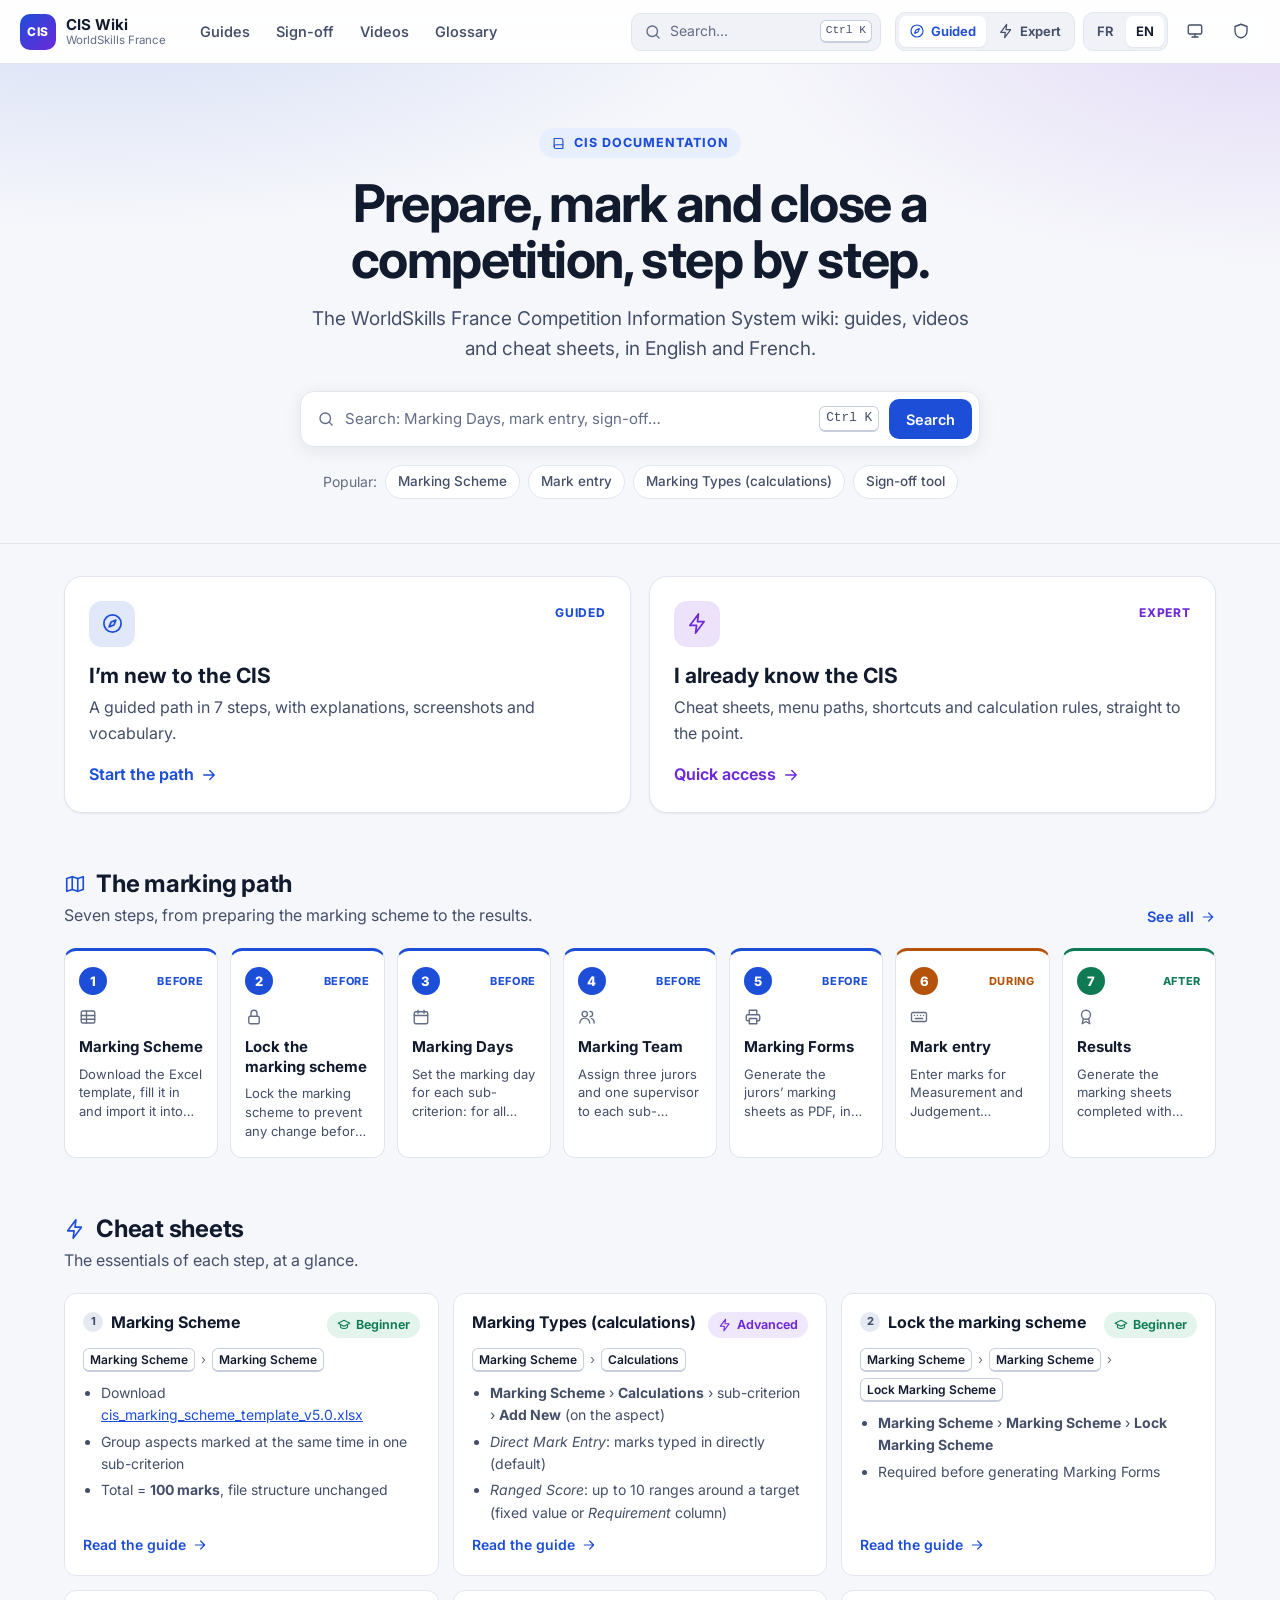
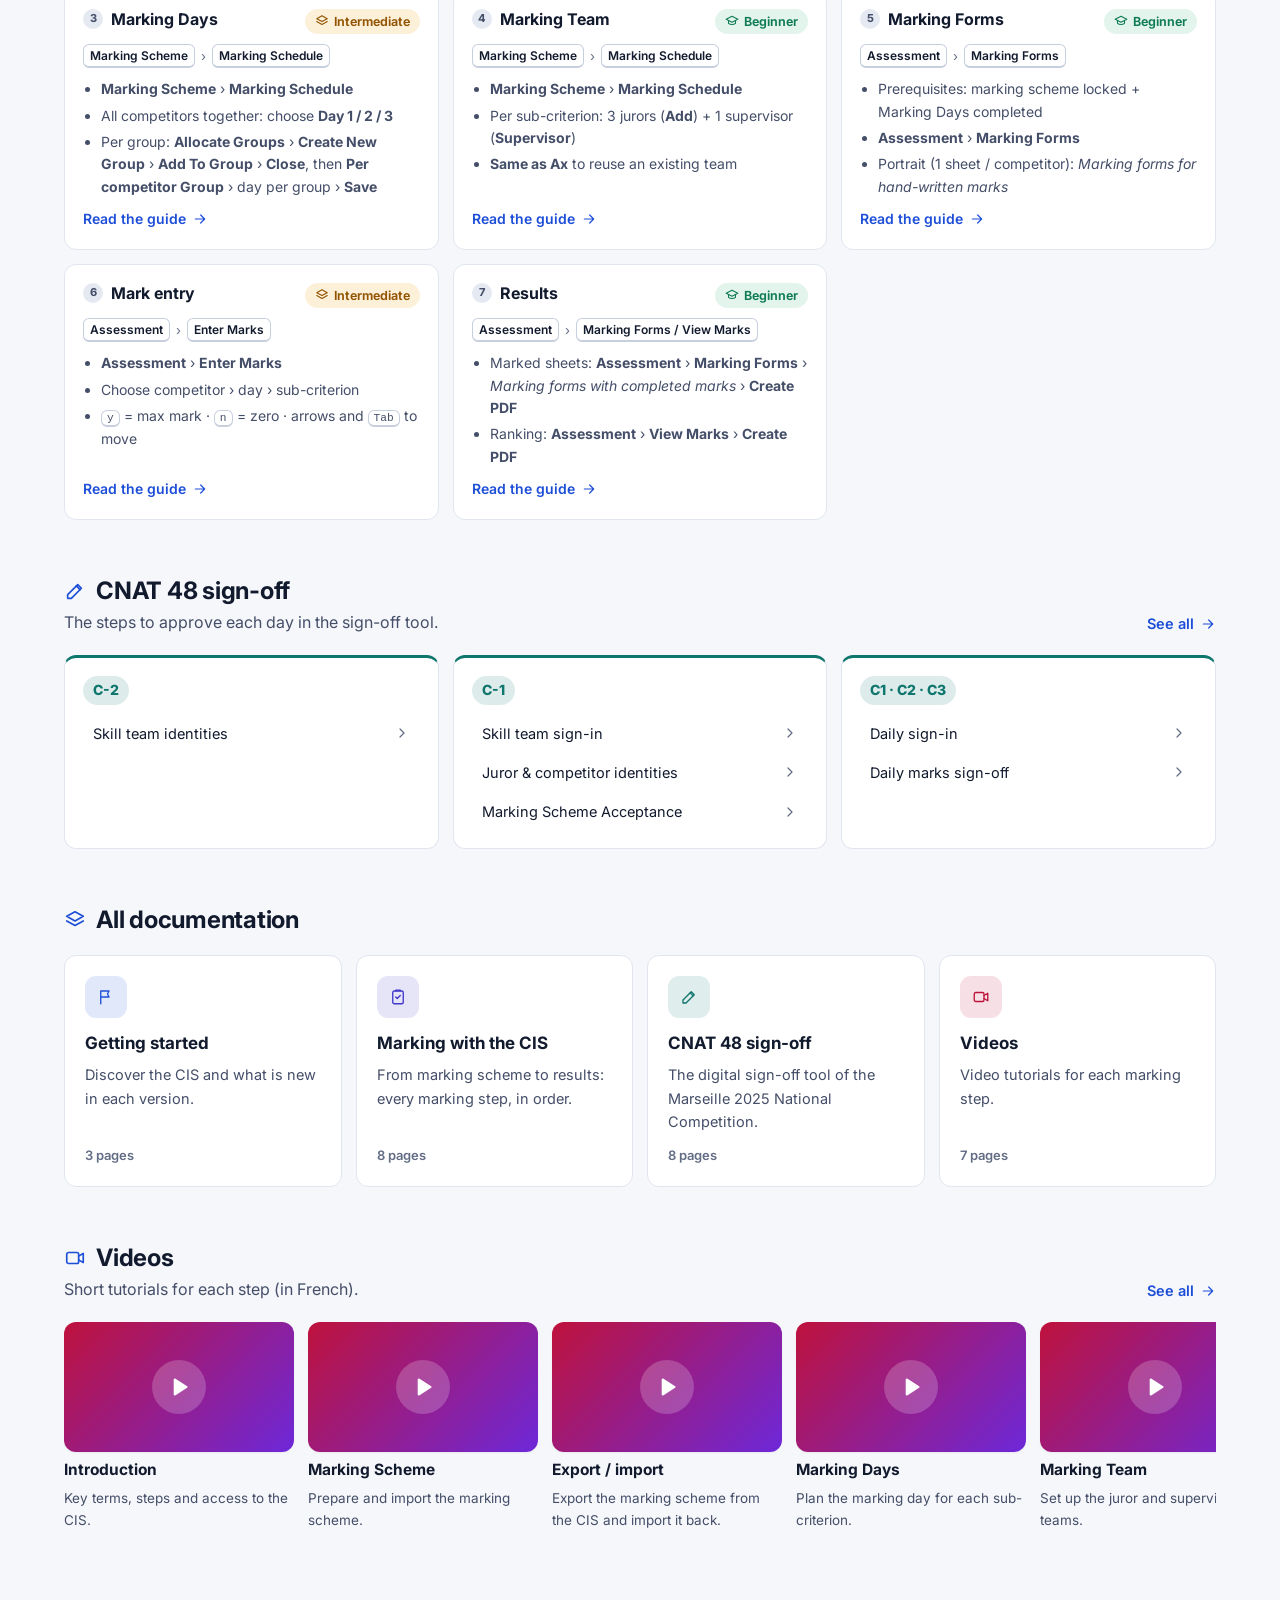
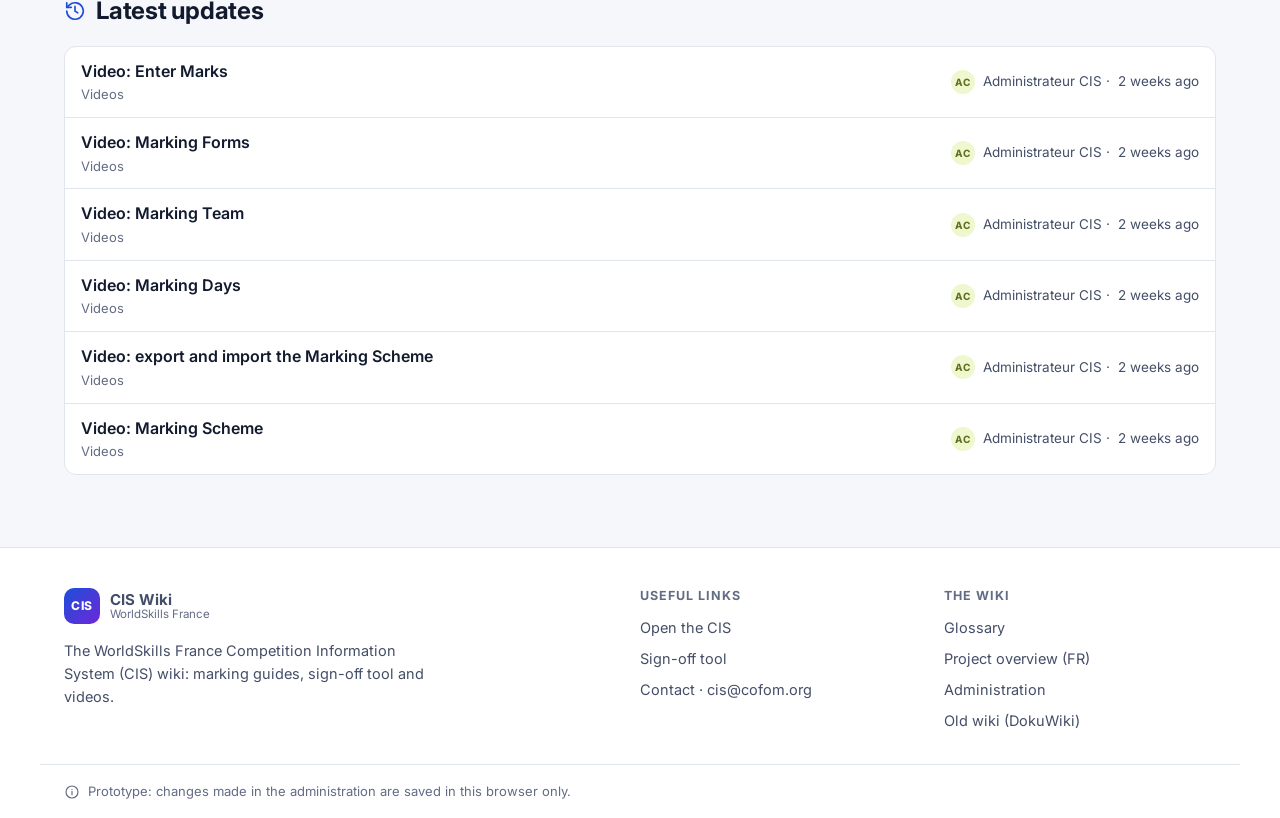
==== index.html @ e8285771 "Refonte du wiki CIS : prototype HTML bilingue avec administration - Migration des 28 pages du DokuWi" ====
<!doctype html>
<html lang="fr">
<head>
  <meta charset="utf-8">
  <meta name="viewport" content="width=device-width, initial-scale=1">
  <title>CIS Wiki · WorldSkills France</title>
  <meta name="description" content="Documentation du Competition Information System (CIS) de WorldSkills France : guides de notation, outil de signature, vidéos — en français et en anglais.">
  <meta name="theme-color" content="#1d4ed8">
  <link rel="icon" href="data:image/svg+xml,%3Csvg xmlns='http://www.w3.org/2000/svg' viewBox='0 0 64 64'%3E%3Cdefs%3E%3ClinearGradient id='g' x1='0' y1='0' x2='1' y2='1'%3E%3Cstop offset='0' stop-color='%231d4ed8'/%3E%3Cstop offset='1' stop-color='%236d28d9'/%3E%3C/linearGradient%3E%3C/defs%3E%3Crect width='64' height='64' rx='16' fill='url(%23g)'/%3E%3Ctext x='32' y='41' font-family='Arial,sans-serif' font-size='22' font-weight='800' fill='%23fff' text-anchor='middle'%3ECIS%3C/text%3E%3C/svg%3E">
  <link rel="preconnect" href="https://fonts.googleapis.com">
  <link rel="preconnect" href="https://fonts.gstatic.com" crossorigin>
  <link rel="stylesheet" href="https://fonts.googleapis.com/css2?family=Inter:wght@400..800&amp;display=swap">
  <link rel="stylesheet" href="assets/css/style.css?v=1">
  <script>
    /* Applique le thème et la langue enregistrés avant l'affichage (évite un flash). */
    try { var p = JSON.parse(localStorage.getItem('ciswiki:prefs') || '{}'); if (p.theme && p.theme !== 'system') document.documentElement.setAttribute('data-theme', p.theme); if (p.lang) document.documentElement.lang = p.lang; } catch (e) {}
  </script>
</head>
<body data-page="home">
  <div id="app">
    <noscript><p style="padding:24px;font-family:sans-serif">Ce wiki nécessite JavaScript. · This wiki requires JavaScript.</p></noscript>
  </div>
  <script src="data/content.js?v=1"></script>
  <script src="assets/js/icons.js?v=1"></script>
  <script src="assets/js/i18n.js?v=1"></script>
  <script src="assets/js/markdown.js?v=1"></script>
  <script src="assets/js/store.js?v=1"></script>
  <script src="assets/js/app.js?v=1"></script>
</body>
</html>
---- assets/css/style.css ----
/* ==========================================================================
   CIS Wiki — feuille de style commune (site public + composants partagés)
   ========================================================================== */

:root {
  --font: "Inter", system-ui, -apple-system, "Segoe UI", Roboto, "Helvetica Neue", Arial, sans-serif;
  --mono: ui-monospace, "Cascadia Code", "SFMono-Regular", Consolas, "Liberation Mono", monospace;

  --bg: #f6f7fb;
  --surface: #ffffff;
  --surface-2: #f0f2f8;
  --surface-3: #e5e9f2;
  --border: #e1e5ee;
  --border-strong: #c7cedd;
  --text: #121a2e;
  --text-2: #444e68;
  --text-3: #636c85;

  --primary: #1d4ed8;
  --primary-hover: #1e40af;
  --primary-soft: #e7eefd;
  --primary-text: #1d4ed8;
  --on-primary: #ffffff;
  --guided: #1d4ed8;
  --expert: #6d28d9;

  --ok: #0f7b55;      --ok-soft: #e2f4ec;
  --warn: #9a5800;    --warn-soft: #fdf0d9;
  --danger: #c2183a;  --danger-soft: #fde6ea;
  --info: #1d4ed8;    --info-soft: #e7eefd;

  --note-c: #1d4ed8;      --note-bg: #eef3fe;
  --tip-c: #0f7b55;       --tip-bg: #e9f7f0;
  --warning-c: #925400;   --warning-bg: #fff4de;
  --important-c: #b0124f; --important-bg: #fdebf2;

  --lvl-b: #0f7b55; --lvl-b-bg: #e2f4ec;
  --lvl-i: #925400; --lvl-i-bg: #fdf0d9;
  --lvl-a: #6d28d9; --lvl-a-bg: #efe8fd;

  --c-blue: #1d4ed8; --c-indigo: #4338ca; --c-teal: #0f766e;
  --c-rose: #be123c; --c-amber: #b45309; --c-green: #15803d;
  --phase-before: #1d4ed8; --phase-during: #b45309; --phase-after: #0f7b55;

  --radius: 12px; --radius-sm: 8px; --radius-lg: 18px;
  --shadow-sm: 0 1px 2px rgba(16, 24, 40, .06);
  --shadow: 0 4px 18px rgba(16, 24, 40, .08);
  --shadow-lg: 0 20px 50px rgba(16, 24, 40, .20);
  --header-h: 64px; --sidebar-w: 284px; --toc-w: 220px; --content-w: 780px;
  color-scheme: light;
}

@media (prefers-color-scheme: dark) {
  :root:not([data-theme="light"]) {
    --bg: #0b101c; --surface: #121929; --surface-2: #19223a; --surface-3: #232e4a;
    --border: #253050; --border-strong: #37446a;
    --text: #e8ecf6; --text-2: #b4bed6; --text-3: #8d98b5;
    --primary: #7aa2ff; --primary-hover: #9ab9ff; --primary-soft: #1a2950; --primary-text: #8fb1ff; --on-primary: #0a1024;
    --guided: #8fb1ff; --expert: #b794ff;
    --ok: #4fd49d; --ok-soft: #0f2c21; --warn: #f4bb55; --warn-soft: #2f2410;
    --danger: #ff7189; --danger-soft: #3a1520; --info: #8fb1ff; --info-soft: #172648;
    --note-c: #8fb1ff; --note-bg: #142342; --tip-c: #4fd49d; --tip-bg: #0f2a20;
    --warning-c: #f4bb55; --warning-bg: #2c2210; --important-c: #ff86b0; --important-bg: #34152a;
    --lvl-b: #4fd49d; --lvl-b-bg: #0f2c21; --lvl-i: #f4bb55; --lvl-i-bg: #2f2410; --lvl-a: #c4a6ff; --lvl-a-bg: #271c46;
    --c-blue: #8fb1ff; --c-indigo: #a8b3ff; --c-teal: #5fe0cc; --c-rose: #ff94aa; --c-amber: #f6c15a; --c-green: #7fe3a5;
    --phase-before: #7aa2ff; --phase-during: #f4bb55; --phase-after: #4fd49d;
    --shadow-sm: 0 1px 2px rgba(0, 0, 0, .4); --shadow: 0 6px 20px rgba(0, 0, 0, .35); --shadow-lg: 0 24px 60px rgba(0, 0, 0, .55);
    color-scheme: dark;
  }
}
:root[data-theme="dark"] {
  --bg: #0b101c; --surface: #121929; --surface-2: #19223a; --surface-3: #232e4a;
  --border: #253050; --border-strong: #37446a;
  --text: #e8ecf6; --text-2: #b4bed6; --text-3: #8d98b5;
  --primary: #7aa2ff; --primary-hover: #9ab9ff; --primary-soft: #1a2950; --primary-text: #8fb1ff; --on-primary: #0a1024;
  --guided: #8fb1ff; --expert: #b794ff;
  --ok: #4fd49d; --ok-soft: #0f2c21; --warn: #f4bb55; --warn-soft: #2f2410;
  --danger: #ff7189; --danger-soft: #3a1520; --info: #8fb1ff; --info-soft: #172648;
  --note-c: #8fb1ff; --note-bg: #142342; --tip-c: #4fd49d; --tip-bg: #0f2a20;
  --warning-c: #f4bb55; --warning-bg: #2c2210; --important-c: #ff86b0; --important-bg: #34152a;
  --lvl-b: #4fd49d; --lvl-b-bg: #0f2c21; --lvl-i: #f4bb55; --lvl-i-bg: #2f2410; --lvl-a: #c4a6ff; --lvl-a-bg: #271c46;
  --c-blue: #8fb1ff; --c-indigo: #a8b3ff; --c-teal: #5fe0cc; --c-rose: #ff94aa; --c-amber: #f6c15a; --c-green: #7fe3a5;
  --phase-before: #7aa2ff; --phase-during: #f4bb55; --phase-after: #4fd49d;
  --shadow-sm: 0 1px 2px rgba(0, 0, 0, .4); --shadow: 0 6px 20px rgba(0, 0, 0, .35); --shadow-lg: 0 24px 60px rgba(0, 0, 0, .55);
  color-scheme: dark;
}

/* ---- Base --------------------------------------------------------------- */
*, *::before, *::after { box-sizing: border-box; }
html { -webkit-text-size-adjust: 100%; scroll-padding-top: calc(var(--header-h) + 16px); }
@media (prefers-reduced-motion: no-preference) { html { scroll-behavior: smooth; } }
body { margin: 0; font-family: var(--font); font-size: 16px; line-height: 1.6; color: var(--text); background: var(--bg); -webkit-font-smoothing: antialiased; }
img, video { max-width: 100%; }
a { color: var(--primary-text); }
h1, h2, h3, h4 { line-height: 1.25; }
.i { width: 18px; height: 18px; flex-shrink: 0; vertical-align: middle; }
.i.big { width: 48px; height: 48px; color: var(--text-3); }
.container { width: 100%; max-width: 1200px; margin: 0 auto; padding: 0 24px; }
.sr-only { position: absolute; width: 1px; height: 1px; padding: 0; margin: -1px; overflow: hidden; clip: rect(0, 0, 0, 0); white-space: nowrap; border: 0; }
.skip-link { position: absolute; left: 12px; top: -60px; z-index: 300; background: var(--primary); color: var(--on-primary); padding: 10px 14px; border-radius: 8px; text-decoration: none; font-weight: 600; }
.skip-link:focus { top: 12px; }
:focus-visible { outline: 3px solid color-mix(in srgb, var(--primary) 55%, transparent); outline-offset: 2px; border-radius: 6px; }
[hidden] { display: none !important; }
mark { background: color-mix(in srgb, #facc15 50%, transparent); color: inherit; border-radius: 3px; padding: 0 1px; }
code, pre, kbd, textarea, .mono, .diff { font-variant-ligatures: none; font-feature-settings: "liga" 0, "calt" 0; }
kbd { font-family: var(--mono); font-size: .8em; padding: .1em .45em; border: 1px solid var(--border-strong); border-bottom-width: 2px; border-radius: 6px; background: var(--surface); color: var(--text-2); white-space: nowrap; }
.no-scroll { overflow: hidden; }
.sub { font-size: 12.5px; color: var(--text-3); }

/* ---- Formulaires -------------------------------------------------------- */
input:not([type="checkbox"]):not([type="radio"]):not([type="file"]), select, textarea {
  font: inherit; font-size: 15px; color: var(--text); background: var(--surface);
  border: 1px solid var(--border-strong); border-radius: 10px; padding: 8px 12px; min-height: 40px;
  transition: border-color .15s, box-shadow .15s;
}
input:focus, select:focus, textarea:focus { outline: none; border-color: var(--primary); box-shadow: 0 0 0 4px color-mix(in srgb, var(--primary) 18%, transparent); }
input::placeholder, textarea::placeholder { color: var(--text-3); }
.input-icon { position: relative; }
.input-icon > .i { position: absolute; left: 12px; top: 50%; transform: translateY(-50%); color: var(--text-3); pointer-events: none; }
.input-icon > input { width: 100%; padding-left: 38px !important; }

/* ---- Boutons ------------------------------------------------------------- */
.btn { display: inline-flex; align-items: center; justify-content: center; gap: 8px; height: 40px; padding: 0 16px; border-radius: 10px; border: 1px solid transparent; font: inherit; font-size: 14.5px; font-weight: 600; cursor: pointer; text-decoration: none; white-space: nowrap; transition: background .15s, border-color .15s, color .15s; }
.btn--primary { background: var(--primary); color: var(--on-primary); }
.btn--primary:hover { background: var(--primary-hover); }
.btn--ghost { background: var(--surface); border-color: var(--border); color: var(--text); }
.btn--ghost:hover { background: var(--surface-2); border-color: var(--border-strong); }
.btn--danger { background: var(--danger); color: #fff; }
.btn--danger:hover { filter: brightness(.95); }
.btn--sm { height: 32px; padding: 0 12px; font-size: 13.5px; border-radius: 8px; }
.btn--block { width: 100%; }
.btn:disabled, .btn[aria-disabled="true"] { opacity: .5; cursor: not-allowed; }
.icon-btn { width: 38px; height: 38px; display: inline-grid; place-items: center; border-radius: 10px; border: 1px solid transparent; background: transparent; color: var(--text-2); cursor: pointer; text-decoration: none; padding: 0; flex-shrink: 0; }
.icon-btn:hover { background: var(--surface-2); color: var(--text); }
.icon-btn--danger:hover { color: var(--danger); background: var(--danger-soft); }
.link-btn { display: inline-flex; align-items: center; gap: 6px; background: none; border: 0; padding: 4px 0; color: var(--primary-text); font: inherit; font-size: 14px; font-weight: 500; cursor: pointer; text-decoration: none; }
.link-btn:hover { text-decoration: underline; }
.link-btn .i { width: 16px; height: 16px; }
.link-more { display: inline-flex; align-items: center; gap: 6px; color: var(--primary-text); text-decoration: none; font-weight: 600; font-size: 14.5px; white-space: nowrap; }
.link-more:hover { text-decoration: underline; }
.link-more .i { width: 16px; height: 16px; }

.seg { display: inline-flex; padding: 3px; background: var(--surface-2); border: 1px solid var(--border); border-radius: 10px; gap: 2px; flex-shrink: 0; }
.seg button { border: 0; background: transparent; color: var(--text-2); font: inherit; font-size: 13px; font-weight: 650; padding: 5px 10px; border-radius: 7px; display: inline-flex; align-items: center; gap: 6px; cursor: pointer; min-height: 30px; }
.seg button .i { width: 16px; height: 16px; }
.seg button:hover { color: var(--text); }
.seg button[aria-pressed="true"] { background: var(--surface); color: var(--text); box-shadow: var(--shadow-sm); }
.seg--mode button[data-mode="guided"][aria-pressed="true"] { color: var(--guided); }
.seg--mode button[data-mode="expert"][aria-pressed="true"] { color: var(--expert); }
.seg--sm button { font-size: 12.5px; padding: 3px 8px; min-height: 26px; }

.chip { display: inline-flex; align-items: center; gap: 6px; padding: 5px 12px; border-radius: 999px; border: 1px solid var(--border); background: var(--surface); color: var(--text-2); font: inherit; font-size: 13.5px; font-weight: 500; text-decoration: none; cursor: pointer; }
.chip:hover { border-color: var(--border-strong); color: var(--text); }
.chip[aria-pressed="true"] { background: var(--text); color: var(--surface); border-color: var(--text); }

.badge { display: inline-flex; align-items: center; gap: 5px; font-size: 12.5px; font-weight: 650; padding: 3px 9px; border-radius: 999px; background: var(--surface-2); color: var(--text-2); border: 1px solid transparent; white-space: nowrap; line-height: 1.4; }
.badge .i { width: 14px; height: 14px; }
.badge--beginner { background: var(--lvl-b-bg); color: var(--lvl-b); }
.badge--intermediate { background: var(--lvl-i-bg); color: var(--lvl-i); }
.badge--advanced { background: var(--lvl-a-bg); color: var(--lvl-a); }
.badge--step { background: var(--primary-soft); color: var(--primary-text); }
.badge--plain { background: transparent; border-color: var(--border); }
.badge--warn { background: var(--warn-soft); color: var(--warn); }
.badge--ok { background: var(--ok-soft); color: var(--ok); }
.badge--danger { background: var(--danger-soft); color: var(--danger); }

.avatar { --h: 220; width: 28px; height: 28px; border-radius: 50%; display: inline-grid; place-items: center; font-size: 11px; font-weight: 750; letter-spacing: .02em; color: hsl(var(--h) 55% 28%); background: hsl(var(--h) 70% 89%); flex-shrink: 0; }
@media (prefers-color-scheme: dark) { :root:not([data-theme="light"]) .avatar { color: hsl(var(--h) 80% 86%); background: hsl(var(--h) 35% 26%); } }
:root[data-theme="dark"] .avatar { color: hsl(var(--h) 80% 86%); background: hsl(var(--h) 35% 26%); }

.cat--blue { --cc: var(--c-blue); } .cat--indigo { --cc: var(--c-indigo); } .cat--teal { --cc: var(--c-teal); }
.cat--rose { --cc: var(--c-rose); } .cat--amber { --cc: var(--c-amber); } .cat--green { --cc: var(--c-green); }

/* ---- En-tête -------------------------------------------------------------- */
.site-header { position: sticky; top: 0; z-index: 50; height: var(--header-h); background: color-mix(in srgb, var(--surface) 88%, transparent); -webkit-backdrop-filter: saturate(1.4) blur(12px); backdrop-filter: saturate(1.4) blur(12px); border-bottom: 1px solid var(--border); }
.header-inner { height: 100%; display: flex; align-items: center; gap: 14px; padding: 0 20px; max-width: 1440px; margin: 0 auto; }
.brand { display: flex; align-items: center; gap: 10px; text-decoration: none; color: var(--text); flex-shrink: 0; }
.brand-mark { width: 36px; height: 36px; border-radius: 10px; display: grid; place-items: center; background: linear-gradient(135deg, #1d4ed8, #6d28d9); color: #fff; font-weight: 800; font-size: 12px; letter-spacing: .05em; }
.brand-text { display: flex; flex-direction: column; line-height: 1.15; }
.brand-text strong { font-size: 15px; }
.brand-text small { font-size: 11.5px; color: var(--text-3); }
.header-nav { display: flex; gap: 2px; margin-left: 8px; }
.header-nav a { padding: 8px 12px; border-radius: 8px; color: var(--text-2); text-decoration: none; font-weight: 550; font-size: 14.5px; }
.header-nav a:hover, .header-nav a.active { background: var(--surface-2); color: var(--text); }
.search-trigger { margin-left: auto; display: flex; align-items: center; gap: 8px; min-width: 250px; height: 38px; padding: 0 8px 0 12px; border: 1px solid var(--border); border-radius: 10px; background: var(--surface-2); color: var(--text-3); font: inherit; font-size: 14px; cursor: pointer; }
.search-trigger:hover { border-color: var(--border-strong); color: var(--text-2); }
.search-trigger span { flex: 1; text-align: left; }
.header-tools { display: flex; align-items: center; gap: 8px; }
.menu-btn { display: none; }
.side-mobile-tools { display: none; gap: 8px; flex-wrap: wrap; }

@media (max-width: 1180px) { .header-nav { display: none; } }
@media (max-width: 760px) {
  .search-trigger { min-width: 0; width: 38px; padding: 0; justify-content: center; }
  .search-trigger span, .search-trigger kbd { display: none; }
  .seg--mode button span { display: none; }
  .seg--mode button { padding: 5px 8px; }
}
@media (max-width: 520px) {
  .header-inner { gap: 6px; padding: 0 10px; }
  .brand-text { display: none; }
  .header-tools { gap: 6px; }
  .header-tools > .icon-btn { display: none; }
  .side-mobile-tools { display: flex; }
}

/* ---- Mise en page ----------------------------------------------------------- */
.layout { max-width: 1440px; margin: 0 auto; min-height: calc(100vh - var(--header-h)); }
.layout--sidebar { display: grid; grid-template-columns: var(--sidebar-w) minmax(0, 1fr); }
.main { min-width: 0; outline: none; }
.page-wrap { max-width: 980px; margin: 0 auto; padding: 28px 32px 64px; }
.backdrop { display: none; }

.sidebar { position: sticky; top: var(--header-h); height: calc(100vh - var(--header-h)); overflow-y: auto; padding: 20px 14px 24px 20px; border-right: 1px solid var(--border); display: flex; flex-direction: column; gap: 16px; }
.layout:not(.layout--sidebar) .sidebar { display: none; }
.sidebar-head { display: none; }
.side-nav { display: flex; flex-direction: column; gap: 4px; }
.side-link { display: flex; align-items: center; gap: 10px; padding: 8px 10px; border-radius: 8px; color: var(--text-2); text-decoration: none; font-weight: 600; font-size: 14px; }
.side-link:hover, .side-link.active { background: var(--surface-2); color: var(--text); }
.side-group summary { list-style: none; display: flex; align-items: center; gap: 10px; padding: 8px 10px; border-radius: 8px; cursor: pointer; font-weight: 650; font-size: 14px; color: var(--text); }
.side-group summary::-webkit-details-marker { display: none; }
.side-group summary:hover { background: var(--surface-2); }
.side-group .chev { margin-left: auto; width: 16px; height: 16px; color: var(--text-3); transition: transform .2s; }
.side-group:not([open]) .chev { transform: rotate(-90deg); }
.side-ico { width: 26px; height: 26px; border-radius: 7px; display: grid; place-items: center; background: color-mix(in srgb, var(--cc, var(--primary)) 14%, transparent); color: var(--cc, var(--primary)); flex-shrink: 0; }
.side-ico .i { width: 15px; height: 15px; }
.side-group ul { list-style: none; margin: 2px 0 8px 22px; padding: 0 0 0 8px; border-left: 1px solid var(--border); }
.side-group li a { display: flex; align-items: center; gap: 8px; padding: 6px 8px; border-radius: 7px; color: var(--text-2); text-decoration: none; font-size: 14px; line-height: 1.35; }
.side-group li a:hover { background: var(--surface-2); color: var(--text); }
.side-group li a.active { background: var(--primary-soft); color: var(--primary-text); font-weight: 600; }
.side-label { flex: 1; min-width: 0; }
.step-dot { width: 20px; height: 20px; border-radius: 50%; display: inline-grid; place-items: center; font-size: 11px; font-weight: 750; background: var(--surface-3); color: var(--text-2); flex-shrink: 0; }
.active .step-dot { background: var(--primary); color: var(--on-primary); }
.dot { width: 6px; height: 6px; border-radius: 50%; background: var(--border-strong); margin: 0 7px; flex-shrink: 0; }
.tr-flag { font-size: 10px; font-weight: 750; padding: 1px 5px; border-radius: 4px; background: var(--warn-soft); color: var(--warn); }
.side-card { margin-top: auto; padding: 14px; border-radius: var(--radius); background: var(--surface-2); border: 1px solid var(--border); font-size: 13.5px; color: var(--text-2); }
.side-card p { margin: 0 0 10px; }
.side-card-title { display: flex; gap: 8px; align-items: center; font-weight: 700; color: var(--text) !important; margin-bottom: 4px !important; }
body[data-mode="guided"] .side-card-title .i { color: var(--guided); }
body[data-mode="expert"] .side-card-title .i { color: var(--expert); }

@media (max-width: 960px) {
  .layout--sidebar { display: block; }
  .menu-btn { display: inline-grid; }
  .sidebar, .layout:not(.layout--sidebar) .sidebar {
    display: flex; position: fixed; top: 0; left: 0; bottom: 0; height: auto; width: min(86vw, 320px); z-index: 70;
    background: var(--surface); padding: 16px; transform: translateX(-100%); visibility: hidden;
    transition: transform .25s ease, visibility .25s; box-shadow: var(--shadow-lg);
  }
  .sidebar-open .sidebar { transform: none; visibility: visible; }
  .sidebar-head { display: flex; justify-content: space-between; align-items: center; padding-left: 4px; }
  .sidebar-open .backdrop { display: block; position: fixed; inset: 0; background: rgba(8, 12, 24, .45); z-index: 60; }
}
@media (max-width: 640px) {
  .container { padding: 0 16px; }
  .page-wrap { padding: 20px 16px 48px; }
}

/* ---- Fil d'Ariane, en-têtes de page ------------------------------------------ */
.breadcrumb ol { list-style: none; display: flex; flex-wrap: wrap; gap: 6px; padding: 0; margin: 0 0 18px; font-size: 13.5px; color: var(--text-3); }
.breadcrumb li + li::before { content: "/"; margin-right: 6px; color: var(--border-strong); }
.breadcrumb a { color: var(--text-2); text-decoration: none; }
.breadcrumb a:hover { text-decoration: underline; }
.page-head { display: flex; gap: 18px; align-items: flex-start; margin: 0 0 24px; }
.page-head h1 { margin: 0 0 6px; font-size: clamp(26px, 4vw, 34px); letter-spacing: -.02em; }
.page-head .lead { margin: 0; }
.page-count { margin: 8px 0 0; font-size: 13.5px; color: var(--text-3); font-weight: 600; }
.filters { display: flex; flex-wrap: wrap; gap: 8px; margin: 0 0 20px; }
.empty { color: var(--text-3); text-align: center; padding: 32px 0; }
.empty-state { text-align: center; padding: 48px 16px; color: var(--text-2); }
.empty-state h1 { margin: 12px 0 8px; }
.notice { display: flex; gap: 10px; align-items: flex-start; padding: 12px 14px; border-radius: var(--radius); background: var(--info-soft); color: var(--text); font-size: 14.5px; margin: 0 0 18px; border: 1px solid color-mix(in srgb, var(--info) 25%, transparent); }
.notice .i { color: var(--info); margin-top: 2px; }
.notice--draft { background: var(--warn-soft); border-color: color-mix(in srgb, var(--warn) 30%, transparent); }
.notice--draft .i { color: var(--warn); }
.lead { font-size: 18px; color: var(--text-2); line-height: 1.55; }

/* ---- Accueil --------------------------------------------------------------- */
.hero { position: relative; overflow: hidden; padding: 64px 0 44px; border-bottom: 1px solid var(--border);
  background: radial-gradient(1100px 420px at 8% -20%, color-mix(in srgb, var(--primary) 16%, transparent), transparent 62%),
              radial-gradient(900px 420px at 100% -10%, color-mix(in srgb, var(--expert) 14%, transparent), transparent 60%), var(--bg); }
.hero-inner { max-width: 900px; text-align: center; }
.eyebrow { display: inline-flex; align-items: center; gap: 8px; font-size: 12.5px; font-weight: 750; text-transform: uppercase; letter-spacing: .08em; color: var(--primary-text); background: var(--primary-soft); padding: 5px 12px; border-radius: 999px; margin: 0 0 18px; }
.eyebrow .i { width: 15px; height: 15px; }
.hero h1 { font-size: clamp(30px, 5.2vw, 52px); line-height: 1.08; letter-spacing: -.03em; margin: 0 0 16px; }
.hero .lead { font-size: clamp(16px, 2vw, 19px); max-width: 690px; margin: 0 auto 28px; }
.hero-search { display: flex; align-items: center; gap: 10px; max-width: 680px; margin: 0 auto; padding: 7px 7px 7px 16px; background: var(--surface); border: 1px solid var(--border); border-radius: 14px; box-shadow: var(--shadow); color: var(--text-3); }
.hero-search:focus-within { border-color: var(--primary); box-shadow: 0 0 0 4px color-mix(in srgb, var(--primary) 18%, transparent); }
.hero-search input, .search-form input, .palette-input input { flex: 1; min-width: 0; border: 0 !important; background: transparent !important; box-shadow: none !important; padding: 0 !important; font-size: 16.5px; color: var(--text); }
.chips { display: flex; flex-wrap: wrap; justify-content: center; align-items: center; gap: 8px; margin-top: 18px; font-size: 14px; color: var(--text-3); }
.paths { display: grid; grid-template-columns: 1fr 1fr; gap: 18px; padding-top: 32px; }
.path-card { --pc: var(--guided); position: relative; display: flex; flex-direction: column; gap: 6px; padding: 24px; border-radius: var(--radius-lg); background: var(--surface); border: 1px solid var(--border); text-decoration: none; color: var(--text); box-shadow: var(--shadow-sm); transition: transform .15s, box-shadow .15s, border-color .15s; }
.path-card:hover { transform: translateY(-2px); box-shadow: var(--shadow); border-color: color-mix(in srgb, var(--pc) 50%, var(--border)); }
.path-card--expert { --pc: var(--expert); }
.path-icon { width: 46px; height: 46px; border-radius: 13px; display: grid; place-items: center; background: color-mix(in srgb, var(--pc) 13%, transparent); color: var(--pc); }
.path-icon .i { width: 23px; height: 23px; }
.path-tag { position: absolute; top: 26px; right: 24px; font-size: 12px; font-weight: 750; text-transform: uppercase; letter-spacing: .07em; color: var(--pc); }
.path-card h2 { margin: 10px 0 0; font-size: 21px; }
.path-card p { margin: 0; color: var(--text-2); }
.path-card .cta { margin-top: 10px; display: inline-flex; align-items: center; gap: 6px; font-weight: 650; color: var(--pc); }
.section { padding-top: 56px; }
.section-head { display: flex; align-items: flex-end; justify-content: space-between; gap: 16px; margin-bottom: 20px; flex-wrap: wrap; }
.section-head h2 { display: flex; align-items: center; gap: 10px; margin: 0; font-size: 24px; letter-spacing: -.01em; }
.section-head h2 .i { color: var(--primary-text); width: 22px; height: 22px; }
.section-head p { margin: 4px 0 0; color: var(--text-2); }

.stepper { list-style: none; margin: 0; padding: 0; display: grid; grid-template-columns: repeat(7, minmax(0, 1fr)); gap: 12px; }
.step { --ph: var(--phase-before); }
.step--during { --ph: var(--phase-during); }
.step--after { --ph: var(--phase-after); }
.step a { position: relative; display: flex; flex-direction: column; gap: 8px; height: 100%; padding: 16px 14px; border-radius: var(--radius); background: var(--surface); border: 1px solid var(--border); border-top: 3px solid var(--ph); text-decoration: none; color: var(--text); transition: transform .15s, box-shadow .15s, border-color .15s; }
.step a:hover { box-shadow: var(--shadow); transform: translateY(-2px); border-color: var(--ph); }
.step-top { display: flex; align-items: center; justify-content: space-between; gap: 6px; }
.step-num { width: 28px; height: 28px; border-radius: 50%; display: grid; place-items: center; font-weight: 800; font-size: 13px; background: var(--ph); color: var(--surface); flex-shrink: 0; }
.step-phase { font-size: 11px; font-weight: 750; text-transform: uppercase; letter-spacing: .06em; color: var(--ph); }
.step-icon { color: var(--text-3); }
.step strong { font-size: 15px; line-height: 1.3; }
.step small { font-size: 13px; color: var(--text-2); line-height: 1.45; display: -webkit-box; -webkit-line-clamp: 3; -webkit-box-orient: vertical; overflow: hidden; }
@media (max-width: 1100px) { .stepper { grid-template-columns: repeat(4, minmax(0, 1fr)); } }
@media (max-width: 720px) {
  .stepper { grid-template-columns: 1fr; gap: 8px; }
  .step a { flex-direction: row; align-items: center; padding: 12px 14px; border-top-width: 1px; border-left: 4px solid var(--ph); }
  .step small, .step-icon { display: none; }
  .step-top { flex-direction: row-reverse; gap: 10px; }
  .step strong { flex: 1; }
}

.cheat-grid { display: grid; grid-template-columns: repeat(auto-fill, minmax(min(100%, 310px), 1fr)); gap: 14px; }
.cheat-card { display: flex; flex-direction: column; gap: 10px; padding: 18px; border-radius: var(--radius); background: var(--surface); border: 1px solid var(--border); }
.cheat-card header { display: flex; align-items: flex-start; justify-content: space-between; gap: 10px; }
.cheat-card h3 { margin: 0; font-size: 16px; }
.cheat-card h3 a { color: var(--text); text-decoration: none; display: flex; gap: 8px; align-items: center; }
.cheat-card h3 a:hover { color: var(--primary-text); }
.cheat-card ul { margin: 0; padding-left: 18px; font-size: 14px; color: var(--text-2); display: grid; gap: 4px; }
.cheat-card .link-more { margin-top: auto; font-size: 14px; }

.timeline { list-style: none; margin: 0; padding: 0; display: grid; grid-template-columns: repeat(3, 1fr); gap: 14px; }
.timeline > li { padding: 18px; border-radius: var(--radius); background: var(--surface); border: 1px solid var(--border); border-top: 3px solid var(--c-teal); }
.tl-day { display: inline-block; font-weight: 800; font-size: 14px; padding: 3px 10px; border-radius: 999px; background: color-mix(in srgb, var(--c-teal) 14%, transparent); color: var(--c-teal); margin-bottom: 10px; }
.timeline ul { list-style: none; margin: 0; padding: 0; display: grid; gap: 2px; }
.timeline ul a { display: flex; justify-content: space-between; align-items: center; gap: 8px; padding: 7px 10px; border-radius: 8px; color: var(--text); text-decoration: none; font-size: 14.5px; }
.timeline ul a:hover { background: var(--surface-2); }
.timeline ul .i { width: 16px; height: 16px; color: var(--text-3); }

.cat-grid { display: grid; grid-template-columns: repeat(auto-fill, minmax(min(100%, 240px), 1fr)); gap: 14px; }
.cat-card { display: flex; flex-direction: column; gap: 6px; padding: 20px; border-radius: var(--radius); background: var(--surface); border: 1px solid var(--border); text-decoration: none; color: var(--text); transition: transform .15s, box-shadow .15s, border-color .15s; }
.cat-card:hover { border-color: var(--cc); box-shadow: var(--shadow); transform: translateY(-2px); }
.cat-icon { width: 42px; height: 42px; border-radius: 11px; display: grid; place-items: center; background: color-mix(in srgb, var(--cc, var(--primary)) 13%, transparent); color: var(--cc, var(--primary)); margin-bottom: 6px; flex-shrink: 0; }
.cat-icon--lg { width: 56px; height: 56px; border-radius: 15px; margin: 0; }
.cat-icon--lg .i { width: 28px; height: 28px; }
.cat-card strong { font-size: 17px; }
.cat-card p { margin: 0; color: var(--text-2); font-size: 14.5px; flex: 1; }
.cat-count { font-size: 13px; color: var(--text-3); font-weight: 600; margin-top: 6px; }

.video-strip { display: grid; grid-auto-flow: column; grid-auto-columns: minmax(230px, 1fr); gap: 14px; overflow-x: auto; padding-bottom: 8px; scroll-snap-type: x mandatory; }
.video-grid { display: grid; grid-template-columns: repeat(auto-fill, minmax(min(100%, 250px), 1fr)); gap: 18px; }
.video-card { display: flex; flex-direction: column; gap: 6px; text-decoration: none; color: var(--text); scroll-snap-align: start; }
.video-thumb { aspect-ratio: 16 / 9; border-radius: var(--radius); display: grid; place-items: center; color: #fff; background: linear-gradient(135deg, #be123c, #6d28d9); box-shadow: var(--shadow-sm); }
.video-thumb .i { width: 26px; height: 26px; padding: 14px; box-sizing: content-box; background: rgba(255, 255, 255, .2); border-radius: 50%; transition: transform .2s; }
.video-card:hover .video-thumb .i { transform: scale(1.1); }
.video-card strong { font-size: 15.5px; }
.video-card > span:last-child { font-size: 13.5px; color: var(--text-2); }

.updates { list-style: none; margin: 0; padding: 0; border: 1px solid var(--border); border-radius: var(--radius); background: var(--surface); overflow: hidden; }
.updates li { display: flex; align-items: center; justify-content: space-between; gap: 8px 16px; padding: 12px 16px; border-bottom: 1px solid var(--border); flex-wrap: wrap; }
.updates li:last-child { border-bottom: 0; }
.updates a { display: flex; flex-direction: column; text-decoration: none; color: var(--text); min-width: 0; }
.updates a:hover .upd-title { color: var(--primary-text); }
.upd-title { font-weight: 600; }
.upd-cat { font-size: 13px; color: var(--text-3); }
.upd-meta { display: flex; align-items: center; gap: 8px; font-size: 13.5px; color: var(--text-2); }
.upd-meta .avatar { width: 24px; height: 24px; font-size: 10px; }

@media (max-width: 820px) { .timeline { grid-template-columns: 1fr; } }
@media (max-width: 720px) { .paths { grid-template-columns: 1fr; } }
@media (max-width: 560px) {
  .hero { padding: 40px 0 28px; }
  .hero-search kbd, .hero-search .btn { display: none; }
  .section { padding-top: 40px; }
}

/* ---- Catégorie ----------------------------------------------------------------- */
.doc-list { list-style: none; margin: 0; padding: 0; display: grid; gap: 10px; }
.doc-card { display: flex; align-items: center; gap: 16px; padding: 16px 18px; border-radius: var(--radius); background: var(--surface); border: 1px solid var(--border); text-decoration: none; color: var(--text); transition: border-color .15s, box-shadow .15s; }
.doc-card:hover { border-color: var(--primary); box-shadow: var(--shadow-sm); }
.doc-num { width: 36px; height: 36px; border-radius: 50%; display: grid; place-items: center; font-weight: 800; background: var(--primary); color: var(--on-primary); flex-shrink: 0; }
.doc-icon { width: 36px; height: 36px; border-radius: 10px; display: grid; place-items: center; background: var(--surface-2); color: var(--text-2); flex-shrink: 0; }
.doc-body { display: flex; flex-direction: column; gap: 4px; min-width: 0; flex: 1; }
.doc-body strong { font-size: 16.5px; }
.doc-sum { color: var(--text-2); font-size: 14.5px; }
.doc-meta { display: flex; flex-wrap: wrap; gap: 8px; align-items: center; margin-top: 4px; }
.doc-path { display: inline-flex; align-items: center; gap: 5px; font-size: 12.5px; color: var(--text-3); }
.doc-path .i { width: 14px; height: 14px; }
.doc-chev { color: var(--text-3); }
@media (max-width: 560px) { .page-head { flex-direction: column; gap: 12px; } .doc-chev { display: none; } .doc-card { align-items: flex-start; } }

/* ---- Recherche ------------------------------------------------------------------ */
.search-form { display: flex; align-items: center; gap: 10px; padding: 6px 6px 6px 14px; border: 1px solid var(--border); border-radius: 12px; background: var(--surface); margin: 8px 0 18px; color: var(--text-3); }
.search-form:focus-within { border-color: var(--primary); box-shadow: 0 0 0 4px color-mix(in srgb, var(--primary) 18%, transparent); }
.search-count { color: var(--text-2); margin: 0 0 12px; font-size: 14.5px; }
.results { list-style: none; margin: 0; padding: 0; display: grid; gap: 10px; }
.results a { display: flex; flex-direction: column; gap: 4px; padding: 16px 18px; border-radius: var(--radius); background: var(--surface); border: 1px solid var(--border); text-decoration: none; color: var(--text); }
.results a:hover { border-color: var(--primary); }
.res-cat { font-size: 12px; font-weight: 750; text-transform: uppercase; letter-spacing: .05em; color: var(--text-3); }
.results strong { font-size: 17px; }
.res-snippet { color: var(--text-2); font-size: 14.5px; }
.res-meta { margin-top: 4px; }
.term-hits { display: grid; grid-template-columns: repeat(auto-fill, minmax(min(100%, 260px), 1fr)); gap: 10px; margin-bottom: 16px; }
.term-hit { display: flex; gap: 10px; padding: 12px 14px; border-radius: var(--radius); background: color-mix(in srgb, var(--c-amber) 7%, var(--surface)); border: 1px solid color-mix(in srgb, var(--c-amber) 25%, var(--border)); text-decoration: none; color: var(--text); font-size: 14px; }
.term-hit > span { display: flex; flex-direction: column; gap: 2px; }
.term-hit > span > span { color: var(--text-2); }
.term-hit .i { color: var(--c-amber); margin-top: 2px; }

/* ---- Glossaire ---------------------------------------------------------------- */
.gloss-tools { position: sticky; top: var(--header-h); z-index: 5; background: var(--bg); padding: 12px 0; display: flex; flex-wrap: wrap; gap: 12px; align-items: center; border-bottom: 1px solid var(--border); }
.gloss-tools .input-icon { flex: 1 1 260px; }
.letters { display: flex; flex-wrap: wrap; gap: 4px; }
.letters a { width: 30px; height: 30px; display: grid; place-items: center; border-radius: 8px; text-decoration: none; font-weight: 700; font-size: 13.5px; color: var(--text-2); border: 1px solid var(--border); background: var(--surface); }
.letters a:hover { border-color: var(--primary); color: var(--primary-text); }
.gloss-group { padding-top: 12px; scroll-margin-top: calc(var(--header-h) + 70px); }
.gloss-group h2 { font-size: 22px; color: var(--primary-text); margin: 10px 0; }
.gloss-group dl { margin: 0; display: grid; gap: 10px; }
.gloss-item { padding: 14px 18px; border-radius: var(--radius); background: var(--surface); border: 1px solid var(--border); scroll-margin-top: calc(var(--header-h) + 90px); transition: box-shadow .3s, border-color .3s; }
.gloss-item dt { font-weight: 700; font-size: 16.5px; display: flex; flex-wrap: wrap; align-items: baseline; gap: 4px 12px; }
.other-lang { font-size: 12.5px; font-weight: 650; color: var(--text-3); }
.gloss-item dd { margin: 4px 0 0; color: var(--text-2); }
.gloss-item dd p { margin: 0 0 6px; }
.gloss-item:target, .gloss-item.flash { border-color: var(--c-amber); box-shadow: 0 0 0 4px color-mix(in srgb, var(--c-amber) 22%, transparent); }

/* ---- Article ------------------------------------------------------------------- */
.article-layout { display: grid; grid-template-columns: minmax(0, 1fr) var(--toc-w); gap: 48px; max-width: 1140px; margin: 0 auto; padding: 28px 40px 72px; }
.article { min-width: 0; max-width: var(--content-w); width: 100%; }
.article h1 { font-size: clamp(28px, 4vw, 38px); line-height: 1.15; letter-spacing: -.02em; margin: 0 0 12px; }
.article-head .lead { margin: 0 0 16px; }
.badges { display: flex; flex-wrap: wrap; gap: 8px; margin-bottom: 12px; }
.menupath { display: flex; flex-wrap: wrap; align-items: center; gap: 8px; font-size: 14px; color: var(--text-2); margin: 0 0 16px; }
.menupath > .i { color: var(--text-3); width: 16px; height: 16px; }
.menupath-chips { display: inline-flex; flex-wrap: wrap; align-items: center; gap: 6px; }
.menupath .sep { color: var(--text-3); }
kbd.ui { font-family: var(--font); font-size: 13px; font-weight: 600; padding: 2px 8px; border-radius: 6px; background: var(--surface); border: 1px solid var(--border-strong); border-bottom-width: 2px; color: var(--text); }
.menupath--sm { margin: 0; font-size: 13px; }
.menupath--sm kbd.ui { font-size: 12px; padding: 1px 6px; }
.article-meta { display: flex; flex-wrap: wrap; align-items: center; gap: 10px; font-size: 14px; color: var(--text-2); padding: 12px 0; border-top: 1px solid var(--border); border-bottom: 1px solid var(--border); margin-bottom: 28px; }
.article-meta > span:not(.meta-actions) { flex: 1 1 220px; }
.meta-actions { margin-left: auto; display: flex; flex-wrap: wrap; gap: 4px 16px; }

body[data-mode="guided"] .only-expert, body[data-mode="expert"] .only-guided { display: none !important; }

.box-title { display: flex; align-items: center; gap: 8px; font-size: 13.5px; text-transform: uppercase; letter-spacing: .07em; margin: 0 0 12px; }
.intro-box { border: 1px solid color-mix(in srgb, var(--guided) 30%, var(--border)); background: color-mix(in srgb, var(--guided) 5%, var(--surface)); border-radius: var(--radius-lg); padding: 18px 20px; margin: 0 0 28px; }
.intro-box .box-title { color: var(--guided); }
.intro-grid { display: grid; grid-template-columns: repeat(auto-fit, minmax(min(100%, 240px), 1fr)); gap: 16px 28px; }
.intro-grid h3 { display: flex; align-items: center; gap: 8px; font-size: 14.5px; margin: 0 0 8px; }
.intro-grid h3 .i { color: var(--text-3); width: 16px; height: 16px; }
.checks, .prereq { list-style: none; padding: 0; margin: 0; display: grid; gap: 6px; font-size: 15px; }
.checks li { display: flex; gap: 8px; }
.checks .i { color: var(--ok); margin-top: 3px; width: 16px; height: 16px; }
.prereq a { display: flex; gap: 8px; align-items: center; color: var(--text); text-decoration: none; padding: 6px 10px; border-radius: 8px; background: var(--surface); border: 1px solid var(--border); }
.prereq a:hover { border-color: var(--primary); }
.prereq .i { width: 16px; height: 16px; color: var(--text-3); }
.cheat { border: 1px solid color-mix(in srgb, var(--expert) 35%, var(--border)); background: color-mix(in srgb, var(--expert) 5%, var(--surface)); border-radius: var(--radius-lg); padding: 18px 20px; margin: 0 0 28px; }
.cheat .box-title { color: var(--expert); }
.cheat-list { margin: 0; padding: 0; list-style: none; counter-reset: c; display: grid; gap: 8px; }
.cheat-list li { counter-increment: c; display: grid; grid-template-columns: 24px 1fr; gap: 10px; font-size: 15px; align-items: start; }
.cheat-list li::before { content: counter(c); width: 24px; height: 24px; border-radius: 50%; display: grid; place-items: center; font-size: 12px; font-weight: 750; background: var(--expert); color: var(--surface); }
.cheat-list a { color: var(--primary-text); }

/* ---- Contenu rédigé (.prose) -------------------------------------------------------- */
.prose { font-size: 16.5px; line-height: 1.72; }
.prose p { margin: 0 0 1em; }
.prose h2 { font-size: 24px; letter-spacing: -.01em; margin: 2em 0 .6em; }
.prose h3 { font-size: 19px; margin: 1.6em 0 .5em; }
.prose h4 { font-size: 16.5px; margin: 1.4em 0 .4em; }
.prose > h2:first-child, .prose > h3:first-child { margin-top: 0; }
.prose .anchor { margin-left: 8px; color: var(--text-3); opacity: 0; text-decoration: none; font-weight: 400; }
.prose h2:hover .anchor, .prose h3:hover .anchor, .prose .anchor:focus { opacity: 1; }
.prose a { color: var(--primary-text); text-decoration: underline; text-decoration-color: color-mix(in srgb, var(--primary) 40%, transparent); text-underline-offset: 3px; }
.prose a:hover { text-decoration-color: currentColor; }
.prose a.anchor { text-decoration: none; }
.prose .ext-link::after { content: "\2197"; font-size: .8em; margin-left: 2px; }
.prose .file-link { display: inline-flex; align-items: center; gap: 6px; padding: 1px 10px; border-radius: 8px; background: var(--primary-soft); text-decoration: none; font-weight: 600; word-break: break-all; }
.prose .file-link::before { content: "\2913"; }
.prose .wikilink--missing { color: var(--danger); text-decoration-style: dashed; }
.prose ul, .prose ol { padding-left: 1.5em; margin: 0 0 1em; }
.prose li + li { margin-top: .3em; }
.prose li > ul, .prose li > ol { margin: .3em 0 0; }
.prose ol > li::marker { font-weight: 700; color: var(--primary-text); }
.prose code { font-family: var(--mono); font-size: .86em; background: var(--surface-2); padding: .1em .4em; border-radius: 5px; border: 1px solid var(--border); }
.prose pre { background: var(--surface-2); padding: 14px 16px; border-radius: var(--radius); overflow: auto; font-size: 14px; border: 1px solid var(--border); }
.prose pre code { border: 0; padding: 0; background: none; }
.prose hr { border: 0; border-top: 1px solid var(--border); margin: 2em 0; }
.prose blockquote { margin: 0 0 1em; padding: 4px 16px; border-left: 3px solid var(--border-strong); color: var(--text-2); }
.table-wrap { position: relative; overflow-x: auto; margin: 0 0 1.3em; border: 1px solid var(--border); border-radius: var(--radius); background: var(--surface); }
.prose table { border-collapse: collapse; width: 100%; font-size: 14.5px; line-height: 1.45; }
.prose th, .prose td { padding: 9px 12px; border-bottom: 1px solid var(--border); text-align: left; vertical-align: top; }
.prose thead th { background: var(--surface-2); font-weight: 650; font-size: 13.5px; color: var(--text-2); }
.prose tbody tr:last-child td { border-bottom: 0; }
.prose tbody tr:hover td { background: color-mix(in srgb, var(--primary) 4%, transparent); }

.callout { --c: var(--note-c); --b: var(--note-bg); background: var(--b); border: 1px solid color-mix(in srgb, var(--c) 22%, transparent); border-left: 4px solid var(--c); border-radius: var(--radius); padding: 12px 16px; margin: 0 0 1.3em; }
.callout--tip { --c: var(--tip-c); --b: var(--tip-bg); }
.callout--warning { --c: var(--warning-c); --b: var(--warning-bg); }
.callout--important { --c: var(--important-c); --b: var(--important-bg); }
.callout-title { display: flex; align-items: center; gap: 8px; font-weight: 700; color: var(--c); font-size: 14.5px; margin-bottom: 4px; }
.callout-body { font-size: 15.5px; }
.callout-body > :last-child { margin-bottom: 0; }
.callout-body ul { padding-left: 1.2em; }

.mode-block { position: relative; border: 1px dashed color-mix(in srgb, var(--guided) 45%, transparent); border-radius: var(--radius); padding: 16px 16px 4px; margin: 10px 0 1.3em; background: color-mix(in srgb, var(--guided) 4%, transparent); }
.mode-block--expert { border-color: color-mix(in srgb, var(--expert) 45%, transparent); background: color-mix(in srgb, var(--expert) 4%, transparent); }
.mode-flag { position: absolute; top: -10px; left: 12px; font-size: 11px; font-weight: 750; text-transform: uppercase; letter-spacing: .06em; background: var(--bg); padding: 0 6px; color: var(--guided); line-height: 20px; }
.mode-block--expert .mode-flag { color: var(--expert); }
.mode-block .callout { margin-bottom: 12px; }
.md-details { margin: 0 0 1.2em; border: 1px solid var(--border); border-radius: var(--radius); padding: 10px 14px; background: var(--surface); }
.md-details summary { cursor: pointer; font-weight: 600; }

.shot { margin: 0 0 1.4em; }
.shot > summary { display: none; }
body[data-mode="expert"] .shot > summary { display: inline-flex; align-items: center; gap: 8px; cursor: pointer; font-size: 13.5px; color: var(--text-2); padding: 5px 12px; border: 1px dashed var(--border-strong); border-radius: 8px; list-style: none; max-width: 100%; }
body[data-mode="expert"] .shot > summary:hover { border-color: var(--primary); color: var(--primary-text); }
.shot > summary::-webkit-details-marker { display: none; }
.shot > summary .i { width: 16px; height: 16px; }
body[data-mode="expert"] .shot[open] > summary { margin-bottom: 8px; }
.shot figure { margin: 0; }
.shot-zoom { display: block; width: 100%; padding: 0; border: 1px solid var(--border); border-radius: var(--radius); overflow: hidden; background: var(--surface); cursor: zoom-in; box-shadow: var(--shadow-sm); }
.shot-zoom:hover { border-color: var(--border-strong); }
.shot-zoom img { display: block; max-width: 100%; height: auto; margin: 0 auto; }
.shot figcaption { font-size: 13.5px; color: var(--text-3); margin-top: 6px; text-align: center; }
.gallery { display: grid; grid-template-columns: repeat(auto-fill, minmax(min(100%, 230px), 1fr)); gap: 14px; margin: 0 0 1.4em; }
.gallery .shot { margin: 0; }
.gallery .shot-zoom img { height: 170px; width: 100%; object-fit: contain; background: var(--surface-2); }
body[data-mode="expert"] .gallery { display: flex; flex-wrap: wrap; gap: 8px; }
body[data-mode="expert"] .gallery .shot[open] { flex-basis: 100%; }
.video { margin: 0 0 1.4em; }
.video video { width: 100%; border-radius: var(--radius); background: #000; aspect-ratio: 16 / 9; display: block; }
.video figcaption { font-size: 13.5px; color: var(--text-3); margin-top: 6px; }

.term { font: inherit; color: inherit; background: none; border: 0; padding: 0; margin: 0; cursor: help; text-decoration: underline dotted; text-decoration-color: var(--guided); text-decoration-thickness: 1.5px; text-underline-offset: 4px; }
.term:hover { color: var(--guided); }
body[data-mode="expert"] .term { text-decoration: none; cursor: inherit; pointer-events: none; }
body[data-mode="expert"] .term:hover { color: inherit; }
.term-pop { position: absolute; z-index: 90; width: max-content; max-width: min(320px, calc(100vw - 16px)); background: var(--surface); border: 1px solid var(--border); border-radius: var(--radius); box-shadow: var(--shadow-lg); padding: 12px 14px; font-size: 14px; line-height: 1.5; }
.term-pop p { margin: 4px 0 8px; color: var(--text-2); }
.term-pop a { font-weight: 600; text-decoration: none; }

.article-foot { margin-top: 48px; display: grid; gap: 18px; }
.next-step { display: grid; grid-template-columns: 1fr auto; align-items: center; gap: 4px 16px; padding: 18px 22px; border-radius: var(--radius-lg); background: linear-gradient(135deg, #1d4ed8, #6d28d9); color: #fff; text-decoration: none; box-shadow: var(--shadow); }
.next-step:hover { filter: brightness(1.06); }
.ns-label { font-size: 12.5px; opacity: .88; text-transform: uppercase; letter-spacing: .06em; font-weight: 650; }
.next-step strong { font-size: 19px; grid-column: 1; }
.ns-arrow { grid-row: 1 / span 2; grid-column: 2; width: 28px; height: 28px; }
.feedback { display: flex; flex-wrap: wrap; align-items: center; justify-content: space-between; gap: 12px; padding: 14px 18px; border: 1px solid var(--border); border-radius: var(--radius); background: var(--surface); }
.feedback p { margin: 0; display: flex; gap: 8px; align-items: center; font-weight: 550; }
.feedback p .i { color: var(--ok); }
.fb-btns { display: flex; gap: 8px; }
.pager { display: grid; grid-template-columns: 1fr 1fr; gap: 12px; }
.pager-link { display: flex; flex-direction: column; gap: 4px; padding: 14px 16px; border: 1px solid var(--border); border-radius: var(--radius); text-decoration: none; color: var(--text); background: var(--surface); }
.pager-link:hover { border-color: var(--primary); }
.pager-link span { display: flex; align-items: center; gap: 6px; font-size: 13px; color: var(--text-3); }
.pager-link span .i { width: 15px; height: 15px; }
.pager-link--next { text-align: right; grid-column: 2; }
.pager-link--next span { justify-content: flex-end; }

.toc { position: sticky; top: calc(var(--header-h) + 28px); align-self: start; max-height: calc(100vh - var(--header-h) - 56px); overflow: auto; font-size: 13.5px; }
.toc-title { font-size: 12px; text-transform: uppercase; letter-spacing: .08em; font-weight: 750; color: var(--text-3); margin: 0 0 10px; }
.toc ul { list-style: none; margin: 0; padding: 0; border-left: 1px solid var(--border); }
.toc li a { display: block; padding: 5px 0 5px 14px; margin-left: -1px; border-left: 2px solid transparent; color: var(--text-2); text-decoration: none; line-height: 1.35; }
.toc li a:hover { color: var(--text); }
.toc li.lvl-3 a { padding-left: 26px; font-size: 13px; }
.toc a.active { color: var(--primary-text); border-left-color: var(--primary); font-weight: 600; }
.toc-actions { display: flex; flex-direction: column; align-items: flex-start; gap: 2px; margin-top: 20px; padding-top: 14px; border-top: 1px solid var(--border); }

@media (max-width: 1200px) {
  .article-layout { grid-template-columns: minmax(0, 1fr); }
  .toc { display: none; }
  .article { margin: 0 auto; }
}
@media (max-width: 640px) {
  .article-layout { padding: 20px 16px 56px; }
  .prose { font-size: 16px; }
  .meta-actions { margin-left: 0; width: 100%; }
  .pager { grid-template-columns: 1fr; }
  .pager-link--next { grid-column: 1; }
  .next-step strong { font-size: 17px; }
}

/* ---- Palette Ctrl K ---------------------------------------------------------- */
.palette-wrap { position: fixed; inset: 0; z-index: 100; background: rgba(8, 12, 24, .5); display: flex; justify-content: center; align-items: flex-start; padding: 10vh 16px 16px; }
.palette { width: 100%; max-width: 640px; background: var(--surface); border-radius: 16px; box-shadow: var(--shadow-lg); border: 1px solid var(--border); overflow: hidden; display: flex; flex-direction: column; max-height: 76vh; }
.palette-input { display: flex; align-items: center; gap: 10px; padding: 14px 16px; border-bottom: 1px solid var(--border); color: var(--text-3); }
.palette-input input { font-size: 17px !important; min-height: 28px !important; }
.palette-list { list-style: none; margin: 0; padding: 8px; overflow-y: auto; }
.palette-list a { display: flex; align-items: center; gap: 12px; padding: 10px 12px; border-radius: 10px; color: var(--text); text-decoration: none; }
.palette-list a > .i { color: var(--text-3); }
.palette-list a:hover, .palette-list [aria-selected="true"] a { background: var(--primary-soft); }
.palette-list [aria-selected="true"] a > .i { color: var(--primary-text); }
.pal-main { flex: 1; min-width: 0; display: flex; flex-direction: column; }
.pal-title { font-weight: 600; }
.pal-snippet { font-size: 13px; color: var(--text-2); white-space: nowrap; overflow: hidden; text-overflow: ellipsis; }
.pal-meta { font-size: 12px; color: var(--text-3); white-space: nowrap; }
.palette-foot { margin: 0; padding: 10px 16px; font-size: 12.5px; color: var(--text-3); border-top: 1px solid var(--border); background: var(--surface-2); }
@media (max-width: 560px) { .palette-wrap { padding-top: 12px; } .pal-meta { display: none; } }

/* ---- Fenêtres modales, visionneuse, notifications ---------------------------------- */
dialog { color: var(--text); }
dialog::backdrop { background: rgba(8, 12, 24, .6); }
.lightbox { padding: 0; border: 0; background: transparent; max-width: 96vw; max-height: 96vh; overflow: visible; }
.lightbox img { display: block; max-width: 96vw; max-height: 86vh; border-radius: 12px; background: #fff; margin: 0 auto; }
.lightbox-cap { color: #fff; text-align: center; margin: 10px 0 0; text-shadow: 0 1px 3px rgba(0, 0, 0, .6); }
.lightbox-close { position: absolute; top: 8px; right: 8px; background: rgba(0, 0, 0, .6); color: #fff; }
.lightbox-close:hover { background: rgba(0, 0, 0, .8); color: #fff; }
.modal { width: min(640px, calc(100vw - 32px)); padding: 0; border: 1px solid var(--border); border-radius: 16px; background: var(--surface); box-shadow: var(--shadow-lg); }
.modal--wide { width: min(980px, calc(100vw - 32px)); }
.modal-head { display: flex; justify-content: space-between; align-items: center; gap: 12px; padding: 16px 20px; border-bottom: 1px solid var(--border); }
.modal-head h2 { margin: 0; font-size: 18px; display: flex; align-items: center; gap: 8px; }
.modal-body { padding: 18px 20px; max-height: 70vh; overflow: auto; }
.modal-body > p:first-child { margin-top: 0; }
.modal-foot { display: flex; justify-content: flex-end; gap: 10px; padding: 14px 20px; border-top: 1px solid var(--border); background: var(--surface-2); border-radius: 0 0 16px 16px; flex-wrap: wrap; }
.rev-list { list-style: none; margin: 0; padding: 0; display: grid; gap: 14px; }
.rev-list--public .rev { display: flex; gap: 12px; }
.rev-list--public .rev p { margin: 0; }
.rev-note { color: var(--text-2); font-size: 14.5px; margin: 2px 0 0; }
.hint { display: flex; gap: 8px; align-items: flex-start; font-size: 13.5px; color: var(--text-3); margin: 16px 0 0; }
.hint .i { width: 16px; height: 16px; margin-top: 2px; }
.toasts { position: fixed; bottom: 20px; left: 50%; transform: translateX(-50%); z-index: 200; display: flex; flex-direction: column; gap: 8px; align-items: center; pointer-events: none; width: max-content; max-width: calc(100vw - 32px); }
.toast { pointer-events: auto; display: flex; align-items: center; gap: 10px; background: var(--text); color: var(--surface); padding: 10px 16px; border-radius: 12px; box-shadow: var(--shadow-lg); font-size: 14.5px; animation: toast-in .2s ease; transition: opacity .3s, transform .3s; }
.toast.out { opacity: 0; transform: translateY(6px); }
.toast--error { background: var(--danger); color: #fff; }
.toast--ok { background: var(--ok); color: #fff; }
.toast-action { background: transparent; border: 1px solid currentColor; color: inherit; border-radius: 8px; padding: 3px 10px; font: inherit; font-size: 13px; font-weight: 700; cursor: pointer; }
@keyframes toast-in { from { opacity: 0; transform: translateY(8px); } }

/* ---- Pied de page --------------------------------------------------------------- */
.site-footer { margin-top: 72px; border-top: 1px solid var(--border); background: var(--surface); padding: 40px 0 0; font-size: 14.5px; }
.footer-inner { display: grid; grid-template-columns: 2fr 1fr 1fr; gap: 32px; }
.site-footer h2 { font-size: 12.5px; text-transform: uppercase; letter-spacing: .08em; color: var(--text-3); margin: 0 0 12px; }
.site-footer ul { list-style: none; margin: 0; padding: 0; display: grid; gap: 8px; }
.site-footer a { color: var(--text-2); text-decoration: none; }
.site-footer a:hover { color: var(--text); text-decoration: underline; }
.site-footer .brand:hover { text-decoration: none; }
.footer-brand p { color: var(--text-2); max-width: 380px; }
.footer-note { display: flex; gap: 8px; align-items: center; padding-top: 16px; padding-bottom: 16px; margin-top: 32px; border-top: 1px solid var(--border); color: var(--text-3); font-size: 13px; }
.footer-note .i { width: 16px; height: 16px; }
@media (max-width: 720px) { .footer-inner { grid-template-columns: 1fr; gap: 24px; } }

/* ---- Préférences de mouvement, impression ----------------------------------------- */
@media (prefers-reduced-motion: reduce) {
  *, *::before, *::after { transition: none !important; animation: none !important; scroll-behavior: auto !important; }
}
@media print {
  .site-header, .sidebar, .toc, .site-footer, .article-foot, .meta-actions, .backdrop, .toasts, .skip-link, .palette-wrap { display: none !important; }
  .layout--sidebar { display: block; }
  .article-layout { display: block; padding: 0; }
  body { background: #fff; color: #000; }
  .shot > summary { display: none !important; }
  body[data-mode] .only-guided, body[data-mode] .only-expert { display: block !important; }
  .callout, .intro-box, .cheat { break-inside: avoid; }
}
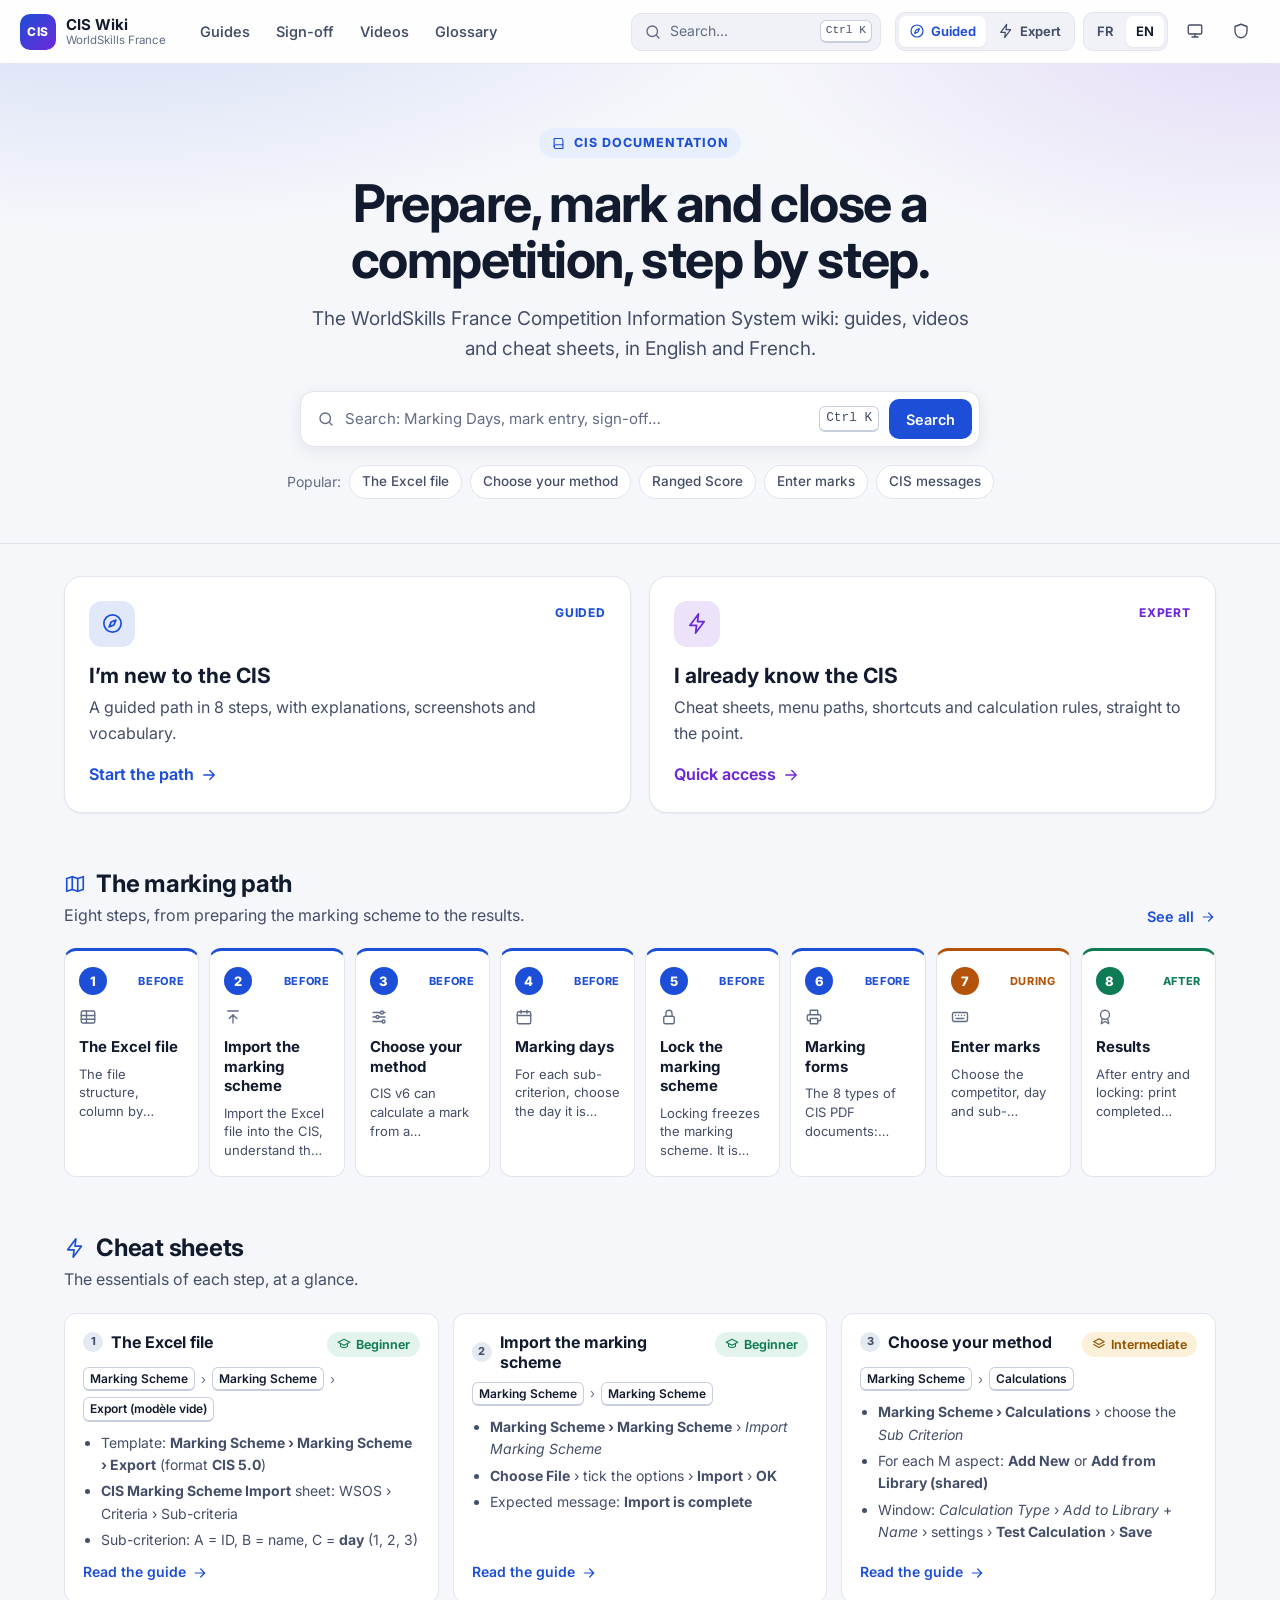
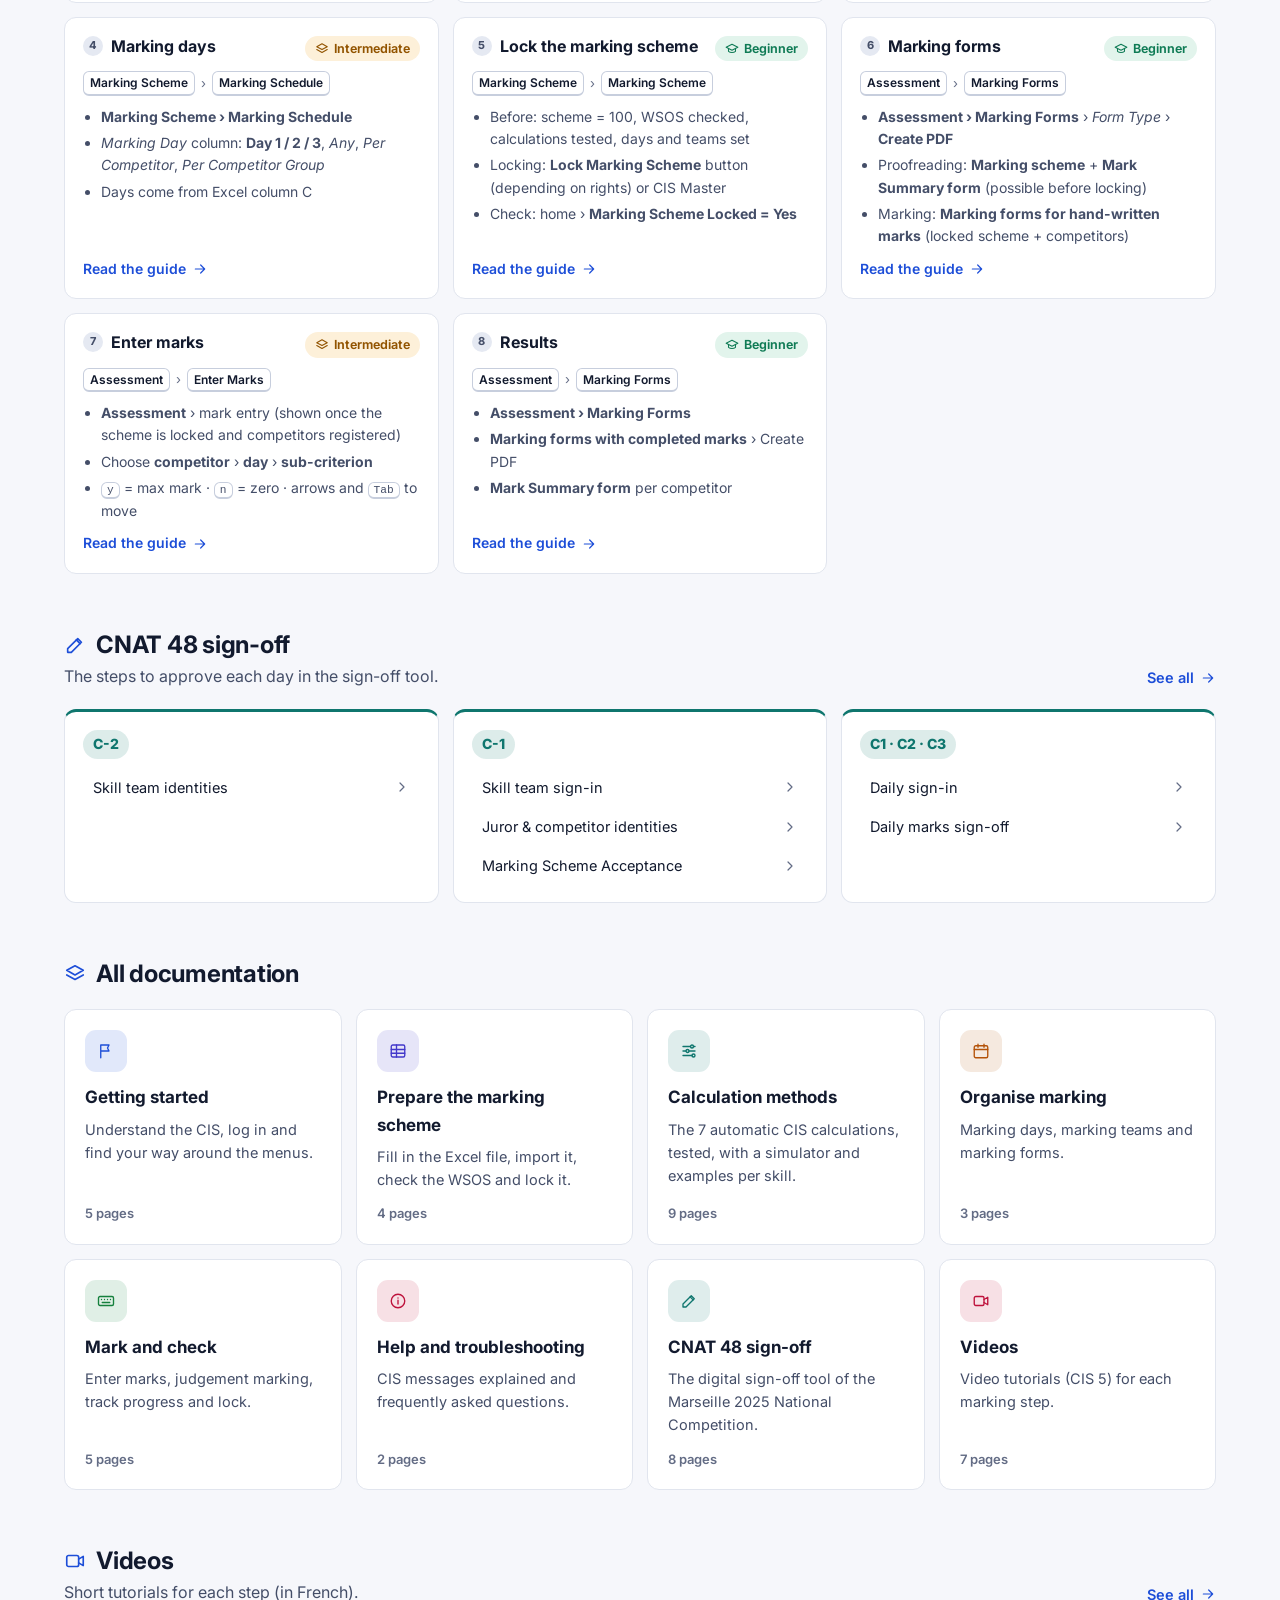
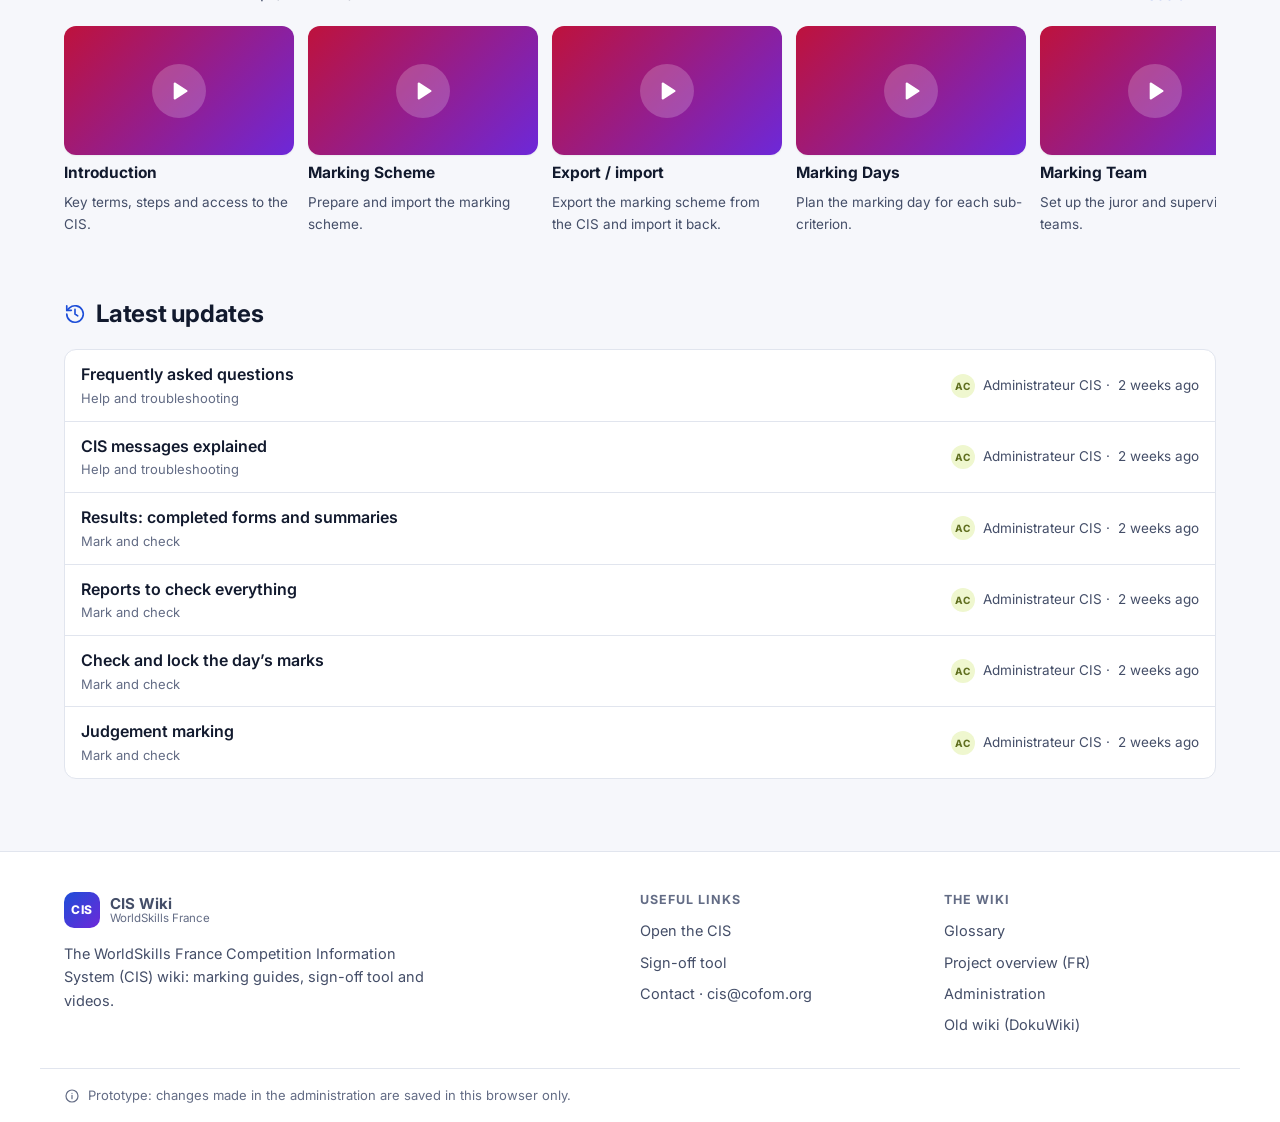
==== commit 6dcfb1fd: "Refonte CIS v6 : contenu testé sur l'instance de formation, simulateur de calcul et exemples par mét" ====
--- a/index.html
+++ b/index.html
@@ -10,7 +10,7 @@
   <link rel="preconnect" href="https://fonts.googleapis.com">
   <link rel="preconnect" href="https://fonts.gstatic.com" crossorigin>
   <link rel="stylesheet" href="https://fonts.googleapis.com/css2?family=Inter:wght@400..800&amp;display=swap">
-  <link rel="stylesheet" href="assets/css/style.css?v=1">
+  <link rel="stylesheet" href="assets/css/style.css?v=3">
   <script>
     /* Applique le thème et la langue enregistrés avant l'affichage (évite un flash). */
     try { var p = JSON.parse(localStorage.getItem('ciswiki:prefs') || '{}'); if (p.theme && p.theme !== 'system') document.documentElement.setAttribute('data-theme', p.theme); if (p.lang) document.documentElement.lang = p.lang; } catch (e) {}
@@ -20,11 +20,20 @@
   <div id="app">
     <noscript><p style="padding:24px;font-family:sans-serif">Ce wiki nécessite JavaScript. · This wiki requires JavaScript.</p></noscript>
   </div>
-  <script src="data/content.js?v=1"></script>
-  <script src="assets/js/icons.js?v=1"></script>
-  <script src="assets/js/i18n.js?v=1"></script>
-  <script src="assets/js/markdown.js?v=1"></script>
-  <script src="assets/js/store.js?v=1"></script>
-  <script src="assets/js/app.js?v=1"></script>
+  <script src="data/content.js?v=2"></script>
+  <script src="data/pages/00-structure.js?v=2"></script>
+  <script src="data/pages/01-start.js?v=2"></script>
+  <script src="data/pages/02-bareme.js?v=2"></script>
+  <script src="data/pages/03-calculs.js?v=2"></script>
+  <script src="data/pages/04-organisation.js?v=2"></script>
+  <script src="data/pages/05-notation.js?v=2"></script>
+  <script src="data/pages/06-aide.js?v=2"></script>
+  <script src="data/trades.js?v=2"></script>
+  <script src="assets/js/calc.js?v=2"></script>
+  <script src="assets/js/icons.js?v=2"></script>
+  <script src="assets/js/i18n.js?v=2"></script>
+  <script src="assets/js/markdown.js?v=2"></script>
+  <script src="assets/js/store.js?v=2"></script>
+  <script src="assets/js/app.js?v=2"></script>
 </body>
 </html>
--- a/assets/css/style.css
+++ b/assets/css/style.css
@@ -304,7 +304,7 @@
 .section-head h2 .i { color: var(--primary-text); width: 22px; height: 22px; }
 .section-head p { margin: 4px 0 0; color: var(--text-2); }
 
-.stepper { list-style: none; margin: 0; padding: 0; display: grid; grid-template-columns: repeat(7, minmax(0, 1fr)); gap: 12px; }
+.stepper { list-style: none; margin: 0; padding: 0; display: grid; grid-template-columns: repeat(8, minmax(0, 1fr)); gap: 10px; }
 .step { --ph: var(--phase-before); }
 .step--during { --ph: var(--phase-during); }
 .step--after { --ph: var(--phase-after); }
@@ -441,7 +441,7 @@
 .menupath--sm { margin: 0; font-size: 13px; }
 .menupath--sm kbd.ui { font-size: 12px; padding: 1px 6px; }
 .article-meta { display: flex; flex-wrap: wrap; align-items: center; gap: 10px; font-size: 14px; color: var(--text-2); padding: 12px 0; border-top: 1px solid var(--border); border-bottom: 1px solid var(--border); margin-bottom: 28px; }
-.article-meta > span:not(.meta-actions) { flex: 1 1 220px; }
+.article-meta > span:not(.meta-actions):not(.avatar) { flex: 1 1 220px; }
 .meta-actions { margin-left: auto; display: flex; flex-wrap: wrap; gap: 4px 16px; }
 
 body[data-mode="guided"] .only-expert, body[data-mode="expert"] .only-guided { display: none !important; }
@@ -656,3 +656,65 @@
   body[data-mode] .only-guided, body[data-mode] .only-expert { display: block !important; }
   .callout, .intro-box, .cheat { break-inside: avoid; }
 }
+
+/* ==========================================================================
+   Étapes en cartes, simulateur de calcul, exemples par métier
+   ========================================================================== */
+.steps > ol { list-style: none; counter-reset: step; padding: 0; margin: 0 0 1.4em; display: grid; gap: 10px; }
+.steps > ol > li { counter-increment: step; position: relative; padding: 12px 14px 12px 56px; background: var(--surface); border: 1px solid var(--border); border-radius: var(--radius); min-height: 48px; }
+.steps > ol > li::before { content: counter(step); position: absolute; left: 12px; top: 10px; width: 30px; height: 30px; border-radius: 50%; background: var(--primary); color: var(--on-primary); font-weight: 750; font-size: 15px; display: grid; place-items: center; }
+.steps > ol > li > :last-child { margin-bottom: 0; }
+.steps > ol > li .shot { margin-top: 10px; }
+
+.calc-sim { border: 1px solid color-mix(in srgb, var(--primary) 30%, var(--border)); border-radius: var(--radius-lg); background: var(--surface); margin: 0 0 1.6em; overflow: hidden; box-shadow: var(--shadow-sm); }
+.sim-fallback { margin: 0; padding: 14px 16px; color: var(--text-3); }
+.sim-head { display: flex; flex-wrap: wrap; align-items: center; gap: 6px 12px; padding: 12px 16px; background: var(--primary-soft); border-bottom: 1px solid var(--border); }
+.sim-head strong { font-size: 15px; color: var(--primary-text); }
+.sim-head span { flex: 1 1 260px; font-size: 13.5px; color: var(--text-2); }
+.sim-body { display: grid; grid-template-columns: minmax(0, 1fr) minmax(0, 1fr); gap: 0; }
+.sim-params { margin: 0; border: 0; border-right: 1px solid var(--border); padding: 14px 16px; display: grid; gap: 10px; align-content: start; min-width: 0; }
+.sim-params legend { font-size: 12px; font-weight: 750; text-transform: uppercase; letter-spacing: .05em; color: var(--text-3); padding: 14px 0 0; float: left; width: 100%; }
+.sim-field { display: grid; gap: 4px; font-size: 13.5px; color: var(--text-2); }
+.sim-field > span:first-child { font-weight: 600; }
+.calc-sim input[type="text"], .calc-sim select, .trades input, .trades select { font: inherit; font-size: 14px; color: var(--text); background: var(--surface); border: 1px solid var(--border-strong); border-radius: 8px; padding: 6px 9px; min-width: 0; width: 100%; }
+.calc-sim input:focus, .calc-sim select:focus, .trades input:focus, .trades select:focus { outline: 2px solid var(--primary); outline-offset: 1px; border-color: var(--primary); }
+.sim-radios { display: flex; flex-wrap: wrap; gap: 4px 14px; font-size: 14px; color: var(--text); }
+.sim-radios label, .sim-check { display: inline-flex; align-items: center; gap: 6px; cursor: pointer; font-size: 14px; color: var(--text); }
+.sim-grid { display: grid; gap: 6px; }
+.sim-grid--2 { grid-template-columns: 1.6fr 1fr; }
+.sim-grid--3 { grid-template-columns: repeat(3, minmax(0, 1fr)); }
+.sim-colhead { font-size: 12px; font-weight: 650; color: var(--text-3); }
+.sim-values { padding: 14px 16px; min-width: 0; }
+.sim-values table { width: 100%; border-collapse: collapse; font-size: 14px; }
+.sim-values th { text-align: left; font-size: 12px; font-weight: 750; text-transform: uppercase; letter-spacing: .04em; color: var(--text-3); padding: 0 6px 6px; }
+.sim-values td { padding: 4px 6px; border-top: 1px solid var(--border); vertical-align: middle; }
+.sim-values td:first-child { width: 2.5em; color: var(--text-3); font-weight: 650; }
+.sim-values .num { text-align: right; width: 38%; }
+.sim-mark { display: block; font-weight: 750; font-variant-numeric: tabular-nums; font-size: 15px; color: var(--ok); }
+.sim-mark--none { color: var(--text-3); font-weight: 500; font-size: 13px; font-style: italic; }
+.sim-bar { display: block; height: 5px; border-radius: 3px; background: var(--surface-3); margin-top: 3px; overflow: hidden; }
+.sim-bar i { display: block; height: 100%; background: var(--ok); border-radius: 3px; transition: width .2s; }
+.sim-note { font-size: 13px; color: var(--warn); background: var(--warn-soft); border-radius: 8px; padding: 8px 10px; margin: 10px 0 0; }
+@media (max-width: 760px) { .sim-body { grid-template-columns: 1fr; } .sim-params { border-right: 0; border-bottom: 1px solid var(--border); } }
+
+.trades { margin: 0 0 1.6em; }
+.trades-filter { display: flex; align-items: center; gap: 12px; margin-bottom: 10px; }
+.trades-filter input { max-width: 320px; }
+.trades-count { font-size: 13px; color: var(--text-3); white-space: nowrap; }
+.trades-table th[scope="row"] { font-weight: 650; white-space: nowrap; }
+.trades-pick { display: grid; gap: 6px; max-width: 460px; margin-bottom: 14px; font-weight: 650; font-size: 14.5px; }
+.trades-pick select { font-size: 15.5px; padding: 9px 11px; }
+.trades-cards { display: grid; grid-template-columns: repeat(auto-fill, minmax(230px, 1fr)); gap: 12px; }
+.trade-card { border: 1px solid var(--border); border-radius: var(--radius); background: var(--surface); padding: 12px 14px; display: grid; gap: 6px; align-content: start; }
+.trade-card header { display: flex; justify-content: space-between; align-items: baseline; gap: 8px; }
+.trade-card header a { font-size: 12.5px; white-space: nowrap; }
+.trade-method { font-size: 12px; font-weight: 750; text-transform: uppercase; letter-spacing: .04em; color: var(--primary-text); }
+.trade-aspect { margin: 0; font-weight: 650; font-size: 14.5px; }
+.trade-setting { margin: 0; font-size: 13.5px; color: var(--text-2); }
+.trade-card--empty { background: var(--surface-2); }
+.trade-card--empty .trade-setting { color: var(--text-3); font-style: italic; }
+
+/* Cartes « méthode » sur la page de choix */
+.method-grid { display: grid; grid-template-columns: repeat(auto-fill, minmax(220px, 1fr)); gap: 12px; margin: 0 0 1.4em; }
+.trades .table-wrap { max-height: 440px; overflow-y: auto; }
+.trades .table-wrap thead th { position: sticky; top: 0; background: var(--surface-2); z-index: 1; }
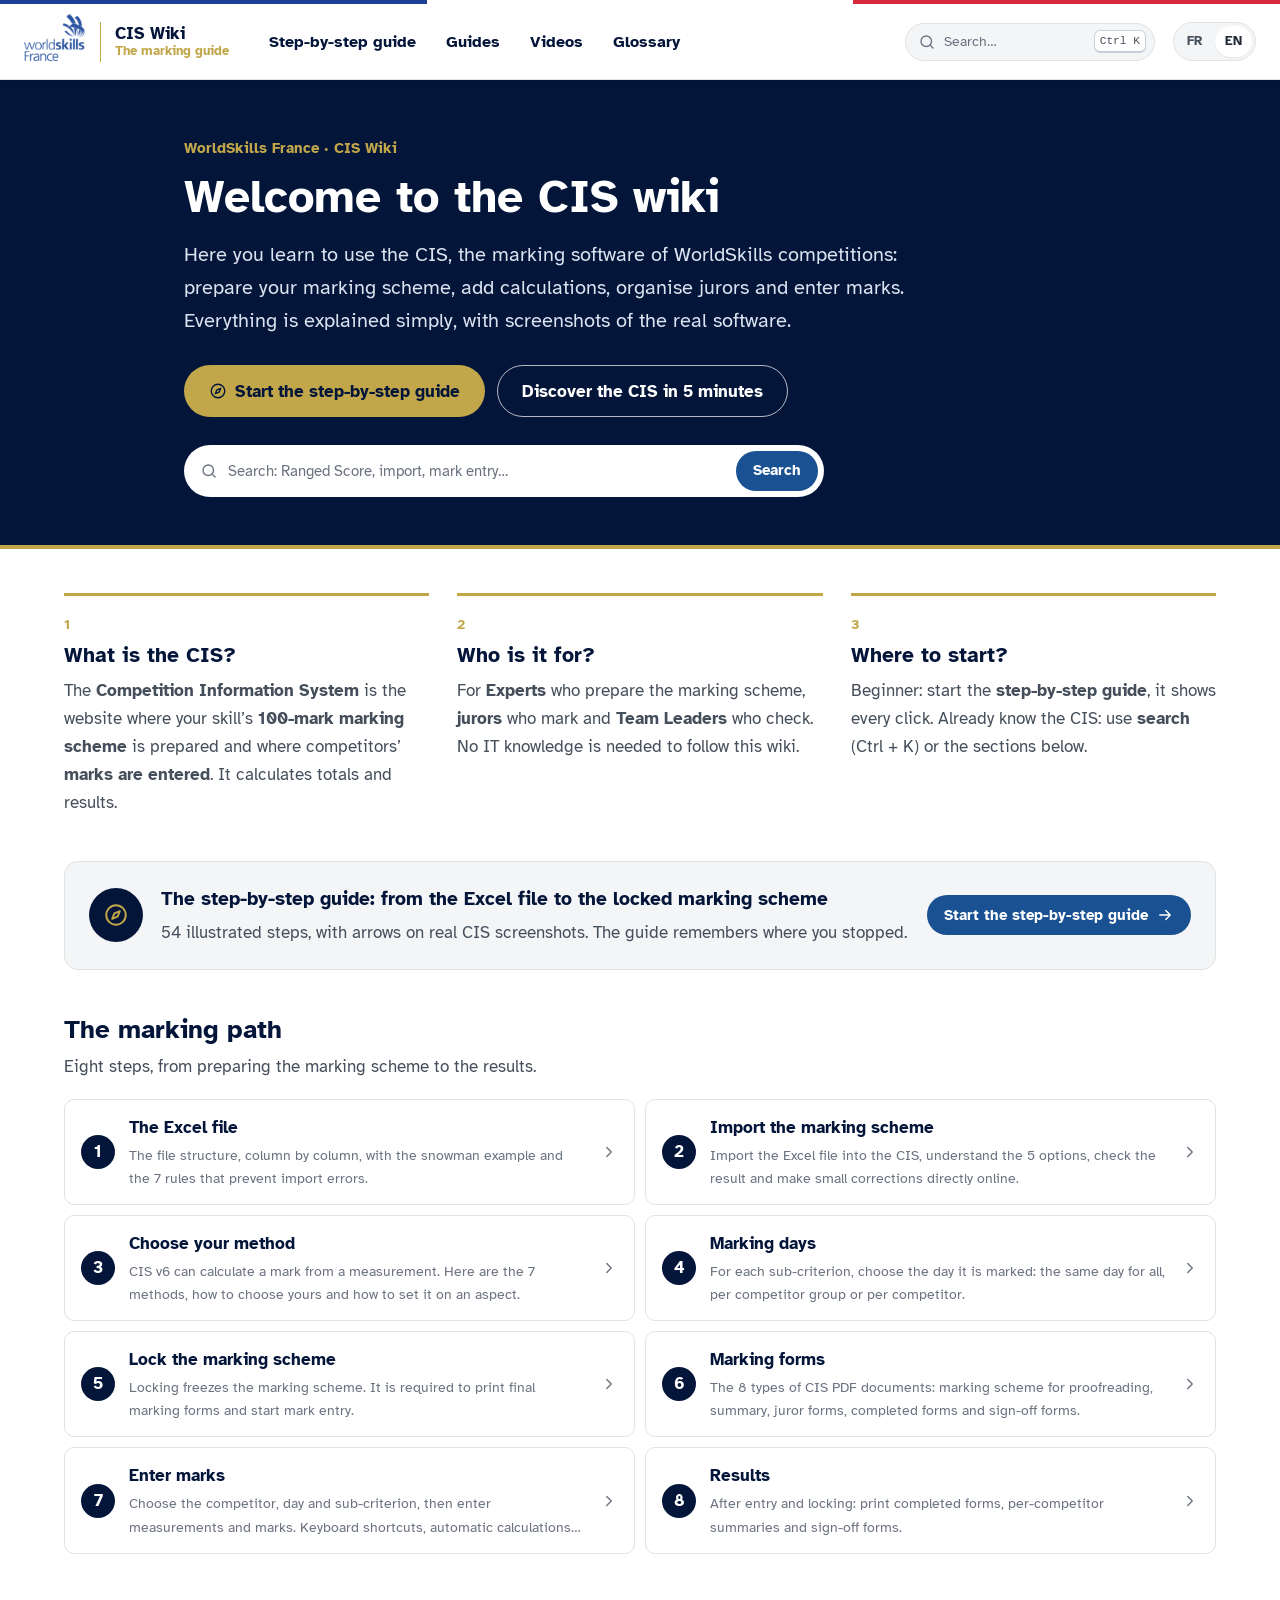
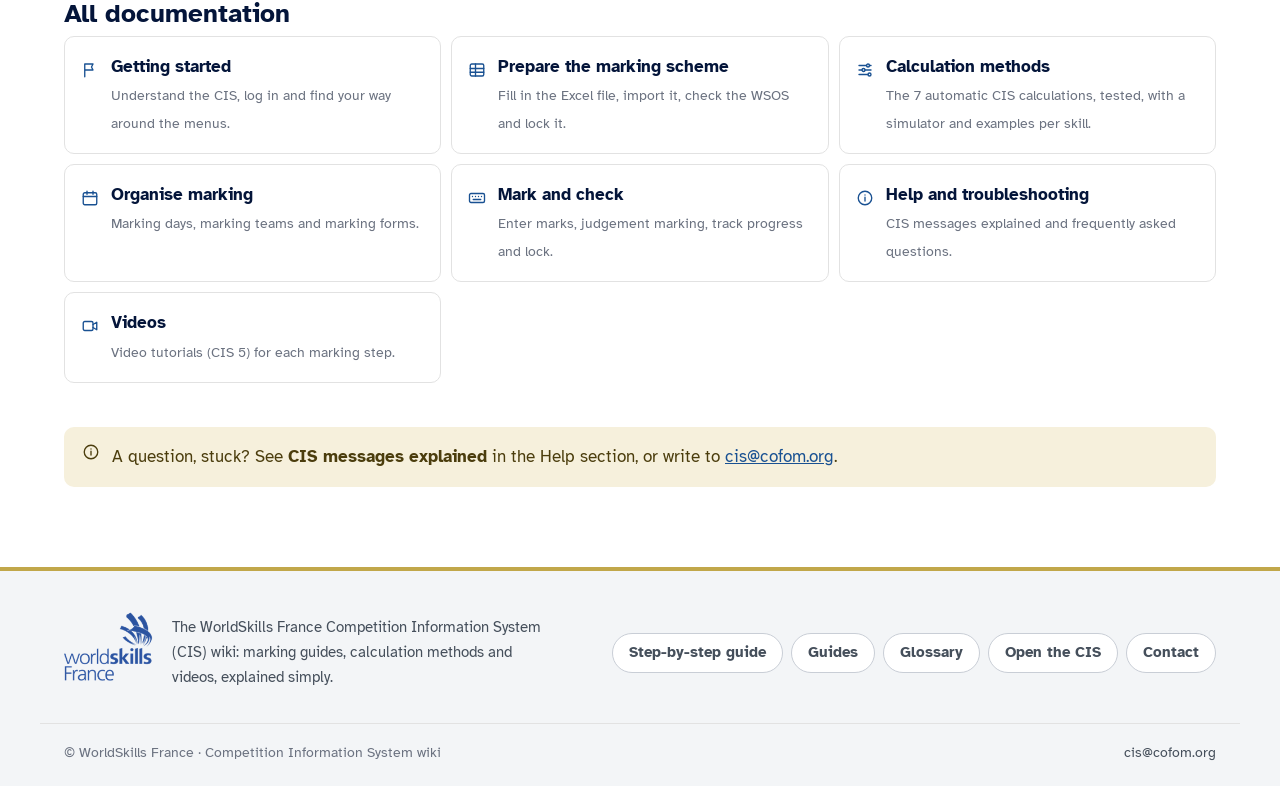
==== commit 45e89a0d: "Charte WorldSkills France, guide pas à pas et retrait des signatures CNAT 48 - CSS inspiré de worlds" ====
--- a/index.html
+++ b/index.html
@@ -5,12 +5,12 @@
   <meta name="viewport" content="width=device-width, initial-scale=1">
   <title>CIS Wiki · WorldSkills France</title>
   <meta name="description" content="Documentation du Competition Information System (CIS) de WorldSkills France : guides de notation, outil de signature, vidéos — en français et en anglais.">
-  <meta name="theme-color" content="#1d4ed8">
-  <link rel="icon" href="data:image/svg+xml,%3Csvg xmlns='http://www.w3.org/2000/svg' viewBox='0 0 64 64'%3E%3Cdefs%3E%3ClinearGradient id='g' x1='0' y1='0' x2='1' y2='1'%3E%3Cstop offset='0' stop-color='%231d4ed8'/%3E%3Cstop offset='1' stop-color='%236d28d9'/%3E%3C/linearGradient%3E%3C/defs%3E%3Crect width='64' height='64' rx='16' fill='url(%23g)'/%3E%3Ctext x='32' y='41' font-family='Arial,sans-serif' font-size='22' font-weight='800' fill='%23fff' text-anchor='middle'%3ECIS%3C/text%3E%3C/svg%3E">
+  <meta name="theme-color" content="#04153a">
+  <link rel="icon" type="image/png" href="assets/img/logo-worldskills-france.png">
   <link rel="preconnect" href="https://fonts.googleapis.com">
   <link rel="preconnect" href="https://fonts.gstatic.com" crossorigin>
-  <link rel="stylesheet" href="https://fonts.googleapis.com/css2?family=Inter:wght@400..800&amp;display=swap">
-  <link rel="stylesheet" href="assets/css/style.css?v=3">
+  <link rel="stylesheet" href="https://fonts.googleapis.com/css2?family=Atkinson+Hyperlegible:ital,wght@0,400;0,700;1,400&amp;display=swap">
+  <link rel="stylesheet" href="assets/css/style.css?v=4">
   <script>
     /* Applique le thème et la langue enregistrés avant l'affichage (évite un flash). */
     try { var p = JSON.parse(localStorage.getItem('ciswiki:prefs') || '{}'); if (p.theme && p.theme !== 'system') document.documentElement.setAttribute('data-theme', p.theme); if (p.lang) document.documentElement.lang = p.lang; } catch (e) {}
--- a/assets/css/style.css
+++ b/assets/css/style.css
@@ -3,59 +3,59 @@
    ========================================================================== */
 
 :root {
-  --font: "Inter", system-ui, -apple-system, "Segoe UI", Roboto, "Helvetica Neue", Arial, sans-serif;
+  --font: "Atkinson Hyperlegible", Arial, system-ui, -apple-system, "Segoe UI", sans-serif;
   --mono: ui-monospace, "Cascadia Code", "SFMono-Regular", Consolas, "Liberation Mono", monospace;
 
-  --bg: #f6f7fb;
+  --bg: #ffffff;
   --surface: #ffffff;
-  --surface-2: #f0f2f8;
-  --surface-3: #e5e9f2;
-  --border: #e1e5ee;
-  --border-strong: #c7cedd;
-  --text: #121a2e;
-  --text-2: #444e68;
-  --text-3: #636c85;
-
-  --primary: #1d4ed8;
-  --primary-hover: #1e40af;
-  --primary-soft: #e7eefd;
-  --primary-text: #1d4ed8;
+  --surface-2: #f3f5f7;
+  --surface-3: #e6eaef;
+  --border: #e2e2e2;
+  --border-strong: #c9ced6;
+  --text: #1f2937;
+  --text-2: #454f5b;
+  --text-3: #6b7280;
+
+  --primary: #195192;
+  --primary-hover: #123e72;
+  --primary-soft: #e8eef6;
+  --primary-text: #195192;
   --on-primary: #ffffff;
-  --guided: #1d4ed8;
-  --expert: #6d28d9;
+  --guided: #195192;
+  --expert: #04153a;
 
   --ok: #0f7b55;      --ok-soft: #e2f4ec;
   --warn: #9a5800;    --warn-soft: #fdf0d9;
   --danger: #c2183a;  --danger-soft: #fde6ea;
   --info: #1d4ed8;    --info-soft: #e7eefd;
 
-  --note-c: #1d4ed8;      --note-bg: #eef3fe;
-  --tip-c: #0f7b55;       --tip-bg: #e9f7f0;
-  --warning-c: #925400;   --warning-bg: #fff4de;
-  --important-c: #b0124f; --important-bg: #fdebf2;
+  --note-c: #195192;      --note-bg: #eef3f9;
+  --tip-c: #2f6b3a;       --tip-bg: #eef6ef;
+  --warning-c: #8a6a12;   --warning-bg: #fbf6e6;
+  --important-c: #c40030; --important-bg: #fdecef;
 
   --lvl-b: #0f7b55; --lvl-b-bg: #e2f4ec;
   --lvl-i: #925400; --lvl-i-bg: #fdf0d9;
   --lvl-a: #6d28d9; --lvl-a-bg: #efe8fd;
 
-  --c-blue: #1d4ed8; --c-indigo: #4338ca; --c-teal: #0f766e;
-  --c-rose: #be123c; --c-amber: #b45309; --c-green: #15803d;
-  --phase-before: #1d4ed8; --phase-during: #b45309; --phase-after: #0f7b55;
-
-  --radius: 12px; --radius-sm: 8px; --radius-lg: 18px;
-  --shadow-sm: 0 1px 2px rgba(16, 24, 40, .06);
-  --shadow: 0 4px 18px rgba(16, 24, 40, .08);
+  --c-blue: #195192; --c-indigo: #04153a; --c-teal: #195192;
+  --c-rose: #c40030; --c-amber: #a8892c; --c-green: #2f6b3a;
+  --phase-before: #195192; --phase-during: #a8892c; --phase-after: #2f6b3a;
+
+  --radius: 10px; --radius-sm: 6px; --radius-lg: 14px;
+  --shadow-sm: 0 1px 2px rgba(4, 21, 58, .06);
+  --shadow: 0 4px 14px rgba(4, 21, 58, .08);
   --shadow-lg: 0 20px 50px rgba(16, 24, 40, .20);
-  --header-h: 64px; --sidebar-w: 284px; --toc-w: 220px; --content-w: 780px;
+  --header-h: 76px; --sidebar-w: 284px; --toc-w: 220px; --content-w: 780px;
   color-scheme: light;
 }
 
 @media (prefers-color-scheme: dark) {
   :root:not([data-theme="light"]) {
-    --bg: #0b101c; --surface: #121929; --surface-2: #19223a; --surface-3: #232e4a;
+    --bg: #06142f; --surface: #0b1d40; --surface-2: #10264f; --surface-3: #18315f;
     --border: #253050; --border-strong: #37446a;
     --text: #e8ecf6; --text-2: #b4bed6; --text-3: #8d98b5;
-    --primary: #7aa2ff; --primary-hover: #9ab9ff; --primary-soft: #1a2950; --primary-text: #8fb1ff; --on-primary: #0a1024;
+    --primary: #8fb4e6; --primary-hover: #b3cdf0; --primary-soft: #14305c; --primary-text: #a9c6ee; --on-primary: #04153a;
     --guided: #8fb1ff; --expert: #b794ff;
     --ok: #4fd49d; --ok-soft: #0f2c21; --warn: #f4bb55; --warn-soft: #2f2410;
     --danger: #ff7189; --danger-soft: #3a1520; --info: #8fb1ff; --info-soft: #172648;
@@ -69,10 +69,10 @@
   }
 }
 :root[data-theme="dark"] {
-  --bg: #0b101c; --surface: #121929; --surface-2: #19223a; --surface-3: #232e4a;
+  --bg: #06142f; --surface: #0b1d40; --surface-2: #10264f; --surface-3: #18315f;
   --border: #253050; --border-strong: #37446a;
   --text: #e8ecf6; --text-2: #b4bed6; --text-3: #8d98b5;
-  --primary: #7aa2ff; --primary-hover: #9ab9ff; --primary-soft: #1a2950; --primary-text: #8fb1ff; --on-primary: #0a1024;
+  --primary: #8fb4e6; --primary-hover: #b3cdf0; --primary-soft: #14305c; --primary-text: #a9c6ee; --on-primary: #04153a;
   --guided: #8fb1ff; --expert: #b794ff;
   --ok: #4fd49d; --ok-soft: #0f2c21; --warn: #f4bb55; --warn-soft: #2f2410;
   --danger: #ff7189; --danger-soft: #3a1520; --info: #8fb1ff; --info-soft: #172648;
@@ -718,3 +718,189 @@
 .method-grid { display: grid; grid-template-columns: repeat(auto-fill, minmax(220px, 1fr)); gap: 12px; margin: 0 0 1.4em; }
 .trades .table-wrap { max-height: 440px; overflow-y: auto; }
 .trades .table-wrap thead th { position: sticky; top: 0; background: var(--surface-2); z-index: 1; }
+
+/* ==========================================================================
+   Charte WorldSkills France — sobre, lisible, pour les débutants
+   (inspirée de worldskills-france.org : marine, bleu, or, bande tricolore)
+   ========================================================================== */
+:root { --navy: #04153a; --navy-2: #0b2556; --gold: #c1a74a; --gold-soft: #f6f0dc; --wsf-red: #c40030; }
+body { font-size: 17px; line-height: 1.65; }
+h1, h2, h3, h4 { color: var(--navy); font-weight: 700; letter-spacing: 0 !important; }
+:root[data-theme="dark"] h1, :root[data-theme="dark"] h2, :root[data-theme="dark"] h3 { color: var(--text); }
+@media (prefers-color-scheme: dark) { :root:not([data-theme="light"]) h1, :root:not([data-theme="light"]) h2, :root:not([data-theme="light"]) h3 { color: var(--text); } }
+
+/* Bande tricolore + en-tête blanc avec le logo */
+.tricolor { display: flex; height: 4px; position: sticky; top: 0; z-index: 51; }
+.tricolor i { flex: 1; } .tricolor i:nth-child(1) { background: #1f3f94; } .tricolor i:nth-child(2) { background: #ffffff; } .tricolor i:nth-child(3) { background: #d6283c; }
+.site-header { top: 4px; height: var(--header-h); background: #fff; -webkit-backdrop-filter: none; backdrop-filter: none; border-bottom: 1px solid var(--border); box-shadow: 0 1px 0 rgba(4, 21, 58, .04); }
+:root[data-theme="dark"] .site-header { background: var(--surface); }
+@media (prefers-color-scheme: dark) { :root:not([data-theme="light"]) .site-header { background: var(--surface); } }
+.header-inner { gap: 18px; padding: 0 24px; }
+.brand { gap: 14px; }
+.brand-logo { height: 58px; width: auto; display: block; }
+.brand-sep { width: 1px; height: 40px; background: var(--gold); }
+.brand-text strong { font-size: 17px; color: var(--navy); }
+.brand-text small { font-size: 13px; color: var(--gold); font-weight: 700; }
+.header-nav a { font-size: 15.5px; font-weight: 700; color: var(--navy); border-radius: 999px; padding: 8px 14px; }
+.header-nav a:hover { background: var(--surface-2); }
+.header-nav a.active { background: var(--primary-soft); color: var(--primary); }
+.search-trigger { border-radius: 999px; }
+.seg { border-radius: 999px; }
+.seg button { border-radius: 999px; }
+@media (max-width: 1100px) { .brand-sep, .brand-text { display: none; } }
+@media (max-width: 700px) { .brand-logo { height: 46px; } }
+
+/* Boutons « pilule » */
+.btn { border-radius: 999px; font-weight: 700; }
+.btn--lg { height: 52px; padding: 0 24px; font-size: 16.5px; }
+.btn--gold { background: var(--gold); color: var(--navy); }
+.btn--gold:hover { background: #d4be6f; }
+.btn--outline-light { background: transparent; border: 1px solid rgba(255, 255, 255, .7); color: #fff; }
+.btn--outline-light:hover { background: rgba(255, 255, 255, .1); }
+.pill { display: inline-flex; align-items: center; padding: 7px 16px; border: 1px solid var(--border-strong); border-radius: 999px; background: var(--surface); color: var(--navy); font-weight: 700; font-size: 14.5px; text-decoration: none; }
+.pill:hover { border-color: var(--gold); }
+
+/* Accueil : bienvenue + explication directe */
+.welcome { background: var(--navy); color: #fff; padding: 56px 0 48px; border-bottom: 4px solid var(--gold); }
+.welcome-inner { max-width: 960px; }
+.welcome-kicker { color: var(--gold); font-weight: 700; margin: 0 0 10px; font-size: 15px; }
+.welcome h1 { color: #fff; font-size: clamp(30px, 4.6vw, 46px); line-height: 1.12; margin: 0 0 16px; }
+.welcome-lead { font-size: clamp(17px, 2vw, 20px); color: #dbe3f0; max-width: 780px; margin: 0 0 28px; }
+.welcome-actions { display: flex; flex-wrap: wrap; gap: 12px; margin-bottom: 28px; }
+.welcome-search { display: flex; align-items: center; gap: 10px; max-width: 640px; padding: 6px 6px 6px 16px; background: #fff; border-radius: 999px; color: var(--text-3); }
+.welcome-search input { flex: 1; min-width: 0; border: 0 !important; background: transparent !important; box-shadow: none !important; padding: 0 !important; font-size: 16.5px; color: #1f2937; }
+.section { padding-top: 44px; }
+.section-title { font-size: 26px; margin: 0 0 6px; }
+.section-lead { color: var(--text-2); margin: 0 0 18px; }
+.intro3 { display: grid; grid-template-columns: repeat(3, minmax(0, 1fr)); gap: 28px; }
+.intro3-item { border-top: 3px solid var(--gold); padding-top: 14px; }
+.intro3-num { font-size: 14px; font-weight: 700; color: var(--gold); }
+.intro3-item h2 { font-size: 21px; margin: 4px 0 8px; }
+.intro3-item p { margin: 0; color: var(--text-2); }
+.guide-band { display: flex; align-items: center; gap: 18px; padding: 22px 24px; border-radius: var(--radius-lg); background: var(--surface-2); border: 1px solid var(--border); text-decoration: none; color: var(--text); }
+.guide-band:hover { border-color: var(--gold); }
+.guide-band-icon { width: 54px; height: 54px; border-radius: 50%; display: grid; place-items: center; background: var(--navy); color: var(--gold); flex-shrink: 0; }
+.guide-band-icon .i { width: 26px; height: 26px; }
+.guide-band-text { flex: 1; display: grid; gap: 4px; }
+.guide-band-text strong { font-size: 19px; color: var(--navy); }
+.guide-band-text span { color: var(--text-2); }
+.path-list { list-style: none; margin: 0; padding: 0; display: grid; grid-template-columns: repeat(2, minmax(0, 1fr)); gap: 10px; }
+.path-list a { display: flex; align-items: center; gap: 14px; padding: 14px 16px; border: 1px solid var(--border); border-radius: var(--radius); text-decoration: none; color: var(--text); background: var(--surface); }
+.path-list a:hover { border-color: var(--primary); }
+.path-num { width: 34px; height: 34px; border-radius: 50%; background: var(--navy); color: #fff; font-weight: 700; display: grid; place-items: center; flex-shrink: 0; }
+.path-text { flex: 1; display: grid; gap: 2px; min-width: 0; }
+.path-text strong { color: var(--navy); }
+.path-text small { color: var(--text-3); font-size: 14px; display: -webkit-box; -webkit-line-clamp: 2; -webkit-box-orient: vertical; overflow: hidden; }
+.path-list .i { color: var(--text-3); }
+.cat-list { display: grid; grid-template-columns: repeat(3, minmax(0, 1fr)); gap: 10px; }
+.cat-item { display: flex; gap: 12px; align-items: flex-start; padding: 16px; border: 1px solid var(--border); border-radius: var(--radius); text-decoration: none; color: var(--text); }
+.cat-item:hover { border-color: var(--primary); }
+.cat-item-icon { color: var(--primary); padding-top: 2px; }
+.cat-item strong { display: block; color: var(--navy); }
+.cat-item small { color: var(--text-3); font-size: 14px; }
+.help-box { display: flex; gap: 12px; align-items: flex-start; padding: 16px 18px; border-radius: var(--radius); background: var(--gold-soft); color: #4b3d0d; }
+.help-box p { margin: 0; }
+@media (max-width: 900px) { .intro3, .cat-list { grid-template-columns: 1fr; } .path-list { grid-template-columns: 1fr; } .guide-band { flex-wrap: wrap; } }
+
+/* Catégories et cartes : plus sobres, une seule couleur */
+.cat-icon, .side-ico { background: var(--primary-soft) !important; color: var(--primary) !important; }
+.cat-card, .doc-card { box-shadow: none !important; }
+.cat-card:hover, .doc-card:hover { transform: none !important; border-color: var(--primary) !important; }
+
+/* Pages */
+.article h1 { color: var(--navy); }
+.article-date { display: flex; align-items: center; gap: 6px; font-size: 14px; color: var(--text-3); margin: 0 0 24px; padding-bottom: 14px; border-bottom: 1px solid var(--border); }
+.menupath { margin-bottom: 10px; }
+.badge { border-radius: 999px; }
+.intro-box { background: var(--surface-2) !important; border: 0 !important; border-left: 4px solid var(--gold) !important; border-radius: var(--radius) !important; box-shadow: none !important; }
+details.cheat { padding: 0 !important; margin: 0 0 24px; border: 1px solid var(--border); border-radius: var(--radius); background: var(--surface); }
+details.cheat > summary { cursor: pointer; padding: 12px 16px; font-weight: 700; color: var(--navy); display: flex; align-items: center; gap: 8px; list-style: none; }
+details.cheat > summary::-webkit-details-marker { display: none; }
+details.cheat > summary::after { content: "+"; margin-left: auto; font-size: 20px; color: var(--text-3); }
+details.cheat[open] > summary::after { content: "–"; }
+details.cheat .cheat-list { margin: 0; padding: 0 16px 14px 40px; }
+.prose h2 { font-size: 25px; padding-top: 6px; border-top: 1px solid var(--border); }
+.prose h2:first-child { border-top: 0; }
+.prose table th { background: var(--surface-2); color: var(--navy); }
+.callout { border-radius: var(--radius); }
+.steps > ol > li::before { background: var(--navy); color: #fff; }
+.shot figure, .shot img { border-radius: 8px; }
+.side-group summary { font-weight: 700; color: var(--navy); }
+.side-guide { display: flex; align-items: center; gap: 10px; margin-top: 8px; padding: 12px 14px; border-radius: var(--radius); background: var(--navy); color: #fff; font-weight: 700; text-decoration: none; }
+.side-guide .i { color: var(--gold); }
+.next-step { border-color: var(--gold) !important; }
+
+/* Pied de page avec le logo */
+.site-footer { background: var(--surface-2); border-top: 4px solid var(--gold); padding: 40px 0 0; margin-top: 80px; }
+.footer-inner { display: flex !important; flex-wrap: wrap; align-items: center; justify-content: space-between; gap: 24px; }
+.footer-brand { display: flex; align-items: center; gap: 18px; max-width: 560px; }
+.footer-logo { height: 84px; width: auto; display: block; flex-shrink: 0; }
+.footer-logo-link { flex-shrink: 0; }
+.footer-brand p { margin: 0; color: var(--text-2); font-size: 15px; }
+.footer-links { display: flex; flex-wrap: wrap; gap: 8px; }
+.footer-note { display: flex !important; flex-wrap: wrap; justify-content: space-between; gap: 8px; padding: 18px 24px 22px !important; margin-top: 28px; border-top: 1px solid var(--border); font-size: 13.5px; color: var(--text-3); }
+
+/* ==========================================================================
+   Guide pas à pas
+   ========================================================================== */
+.tour { max-width: 1280px; margin: 0 auto; padding: 28px 24px 0; }
+.tour-head { display: flex; flex-wrap: wrap; align-items: flex-end; justify-content: space-between; gap: 16px 32px; padding-bottom: 18px; border-bottom: 1px solid var(--border); margin-bottom: 22px; }
+.tour-kicker { display: flex; align-items: center; gap: 8px; color: var(--gold); font-weight: 700; margin: 0 0 4px; }
+.tour-head h1 { font-size: clamp(24px, 3vw, 32px); margin: 0; }
+.tour-progress { display: grid; gap: 6px; min-width: 240px; flex: 0 1 320px; }
+.tour-count { font-weight: 700; color: var(--navy); font-size: 15px; }
+.tour-bar { height: 8px; border-radius: 999px; background: var(--surface-3); overflow: hidden; }
+.tour-bar i { display: block; height: 100%; background: var(--gold); border-radius: 999px; transition: width .25s; }
+.tour-layout { display: grid; grid-template-columns: 250px minmax(0, 1fr); gap: 28px; align-items: start; }
+.tour-chapters { position: sticky; top: calc(var(--header-h) + 20px); }
+.tour-chapters-title { font-size: 13px; font-weight: 700; text-transform: uppercase; letter-spacing: .06em; color: var(--text-3); margin: 0 0 10px; }
+.tour-chapters ol { list-style: none; margin: 0; padding: 0; display: grid; gap: 4px; }
+.tour-chapters button { width: 100%; display: flex; align-items: center; gap: 10px; padding: 10px 12px; border: 1px solid transparent; border-radius: var(--radius); background: none; font: inherit; font-size: 15px; color: var(--text-2); text-align: left; cursor: pointer; }
+.tour-chapters button:hover { background: var(--surface-2); }
+.tour-chapters button.active { background: var(--primary-soft); color: var(--navy); font-weight: 700; border-color: color-mix(in srgb, var(--primary) 25%, transparent); }
+.tc-num { width: 26px; height: 26px; border-radius: 50%; display: grid; place-items: center; background: var(--surface-3); font-size: 13px; font-weight: 700; flex-shrink: 0; }
+.tour-chapters button.done .tc-num { background: var(--gold); color: var(--navy); }
+.tour-chapters button.active .tc-num { background: var(--navy); color: #fff; }
+.tc-label { flex: 1; }
+.tc-count { font-size: 12.5px; color: var(--text-3); }
+.tour-ch-select { display: none; }
+.tour-stage { min-width: 0; }
+.tour-chapter { margin: 0 0 10px; font-size: 13.5px; font-weight: 700; color: var(--gold); text-transform: uppercase; letter-spacing: .05em; }
+.tour-shot { margin: 0 0 18px; }
+.tour-frame { max-height: 58vh; overflow: auto; border: 1px solid var(--border-strong); border-radius: var(--radius); background: #fff; }
+.tour-canvas { position: relative; width: 100%; margin: 0 auto; }
+.tour-canvas img { display: block; width: 100%; height: auto; }
+.tour-svg { position: absolute; inset: 0; width: 100%; height: 100%; pointer-events: none; }
+.tour-dim { fill: rgba(4, 21, 58, .55); }
+.tour-ring { fill: none; stroke: var(--gold); stroke-width: 4; }
+@media (prefers-reduced-motion: no-preference) { .tour-ring { animation: tour-pulse 1.6s ease-in-out infinite; } }
+@keyframes tour-pulse { 50% { stroke-width: 7; stroke-opacity: .65; } }
+.tour-line { stroke: var(--gold); stroke-width: 3; }
+.tour-arrow-head { fill: var(--gold); }
+.tour-bubble { position: absolute; left: 0; top: 0; display: flex; gap: 10px; align-items: flex-start; padding: 10px 14px; border-radius: 12px; background: #fff; color: var(--navy); font-weight: 700; font-size: 15px; line-height: 1.35; box-shadow: 0 8px 24px rgba(4, 21, 58, .35); border: 2px solid var(--gold); }
+.tour-bubble-num { min-width: 26px; height: 26px; border-radius: 50%; display: grid; place-items: center; background: var(--navy); color: #fff; font-size: 13px; flex-shrink: 0; }
+.tour-shot figcaption { margin-top: 6px; font-size: 14px; }
+.tour-shot figcaption a { display: inline-flex; align-items: center; gap: 6px; }
+.tour-intro { display: grid; place-items: center; padding: 40px; border-radius: var(--radius); background: var(--navy); color: var(--gold); margin-bottom: 18px; }
+.tour-intro .i { width: 64px; height: 64px; }
+.tour-text { background: var(--surface); }
+.tour-text h2 { display: flex; align-items: center; gap: 12px; font-size: 24px; margin: 0 0 8px; }
+.tour-n { min-width: 36px; height: 36px; border-radius: 50%; display: grid; place-items: center; background: var(--navy); color: #fff; font-size: 15px; flex-shrink: 0; }
+.tour-text p { font-size: 18px; margin: 0 0 12px; }
+.tour-text--final { padding: 16px 18px; border-radius: var(--radius); background: #fdecef; border-left: 5px solid var(--wsf-red); }
+.tour-text--final .tour-n { background: var(--wsf-red); }
+.tour-nav { display: flex; align-items: center; justify-content: space-between; gap: 12px; margin-top: 20px; padding-top: 16px; border-top: 1px solid var(--border); }
+.tour-keys { font-size: 13.5px; color: var(--text-3); }
+.tour-done { text-align: center; padding: 36px 20px; border-radius: var(--radius-lg); background: var(--surface-2); }
+.tour-done .i { width: 54px; height: 54px; color: var(--gold); }
+.tour-done-links { display: flex; flex-wrap: wrap; justify-content: center; gap: 10px; }
+@media (max-width: 900px) {
+  .tour-layout { grid-template-columns: 1fr; gap: 14px; }
+  .tour-chapters { position: static; }
+  .tour-chapters ol, .tour-chapters-title { display: none; }
+  .tour-ch-select { display: block; }
+  .tour-ch-select select { width: 100%; }
+  .tour-keys { display: none; }
+  .tour-bubble { font-size: 13px; padding: 7px 10px; }
+  .tour-frame { max-height: 52vh; }
+}
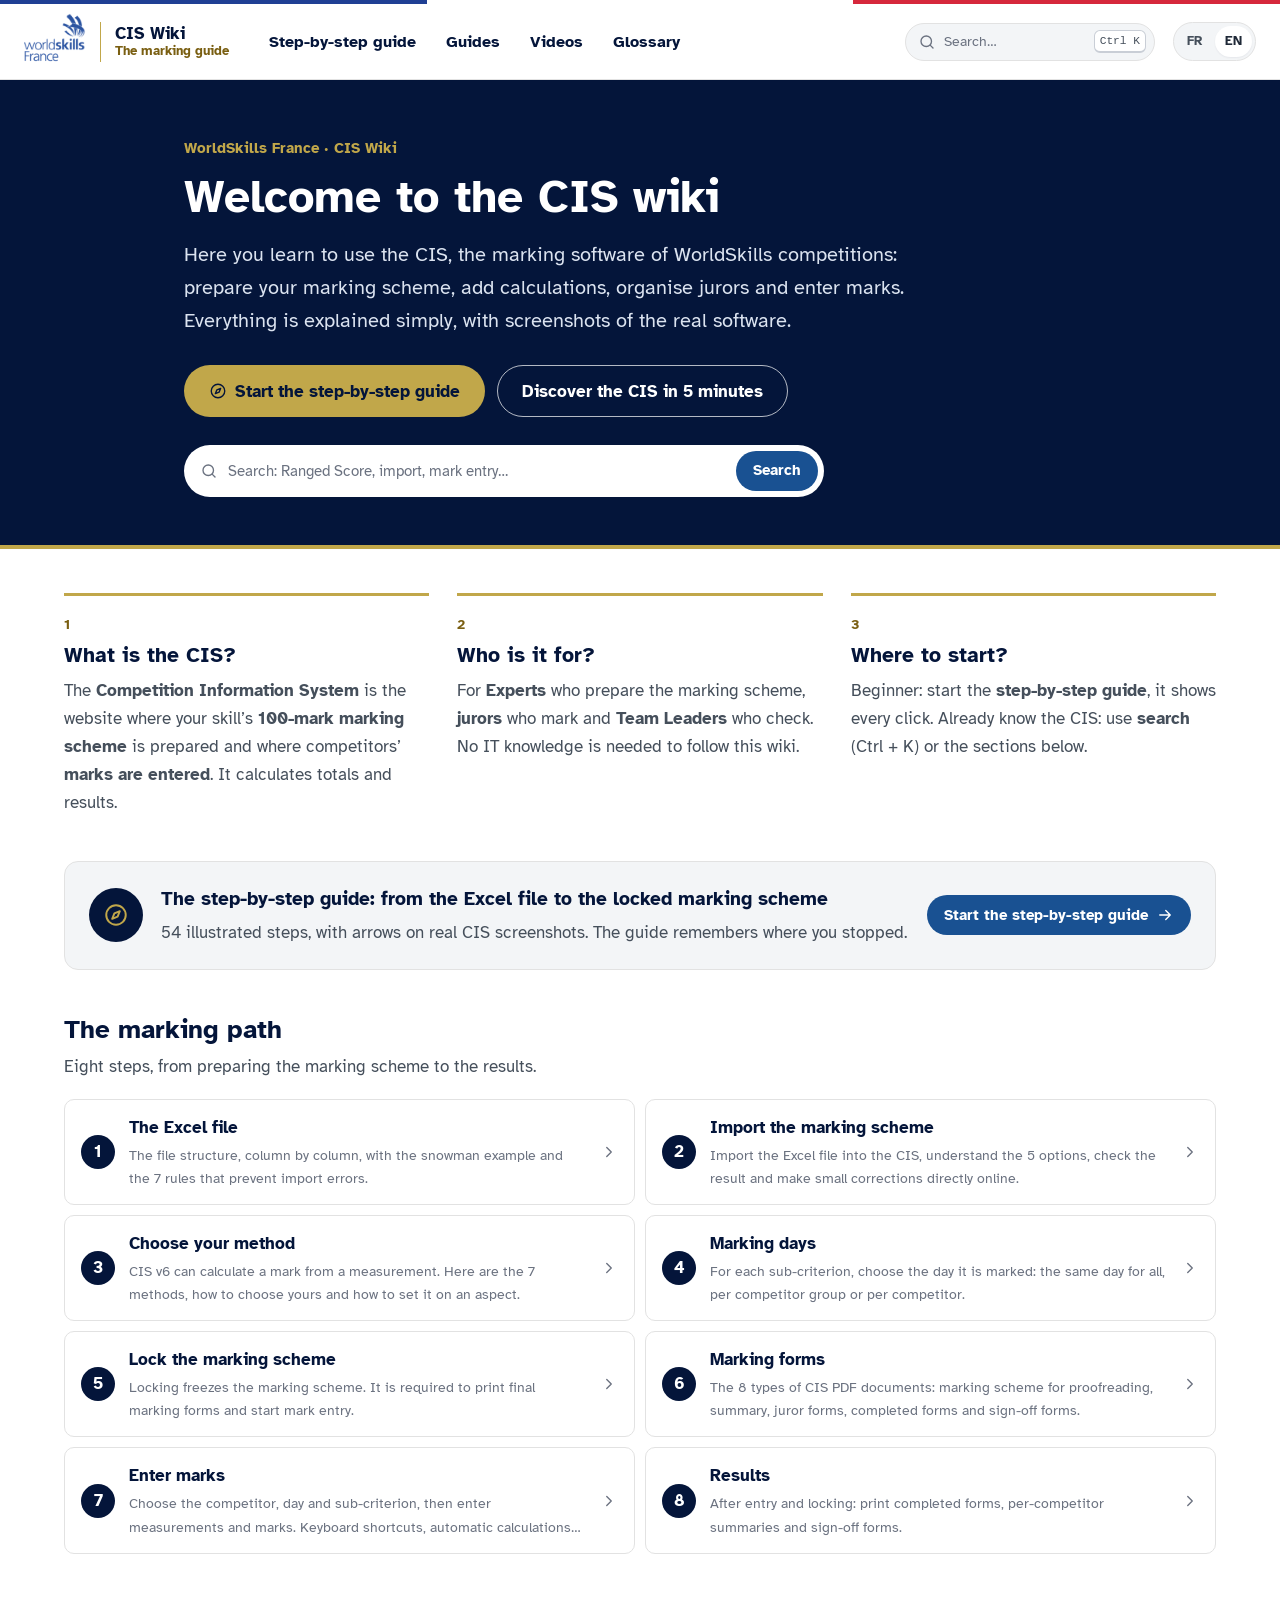
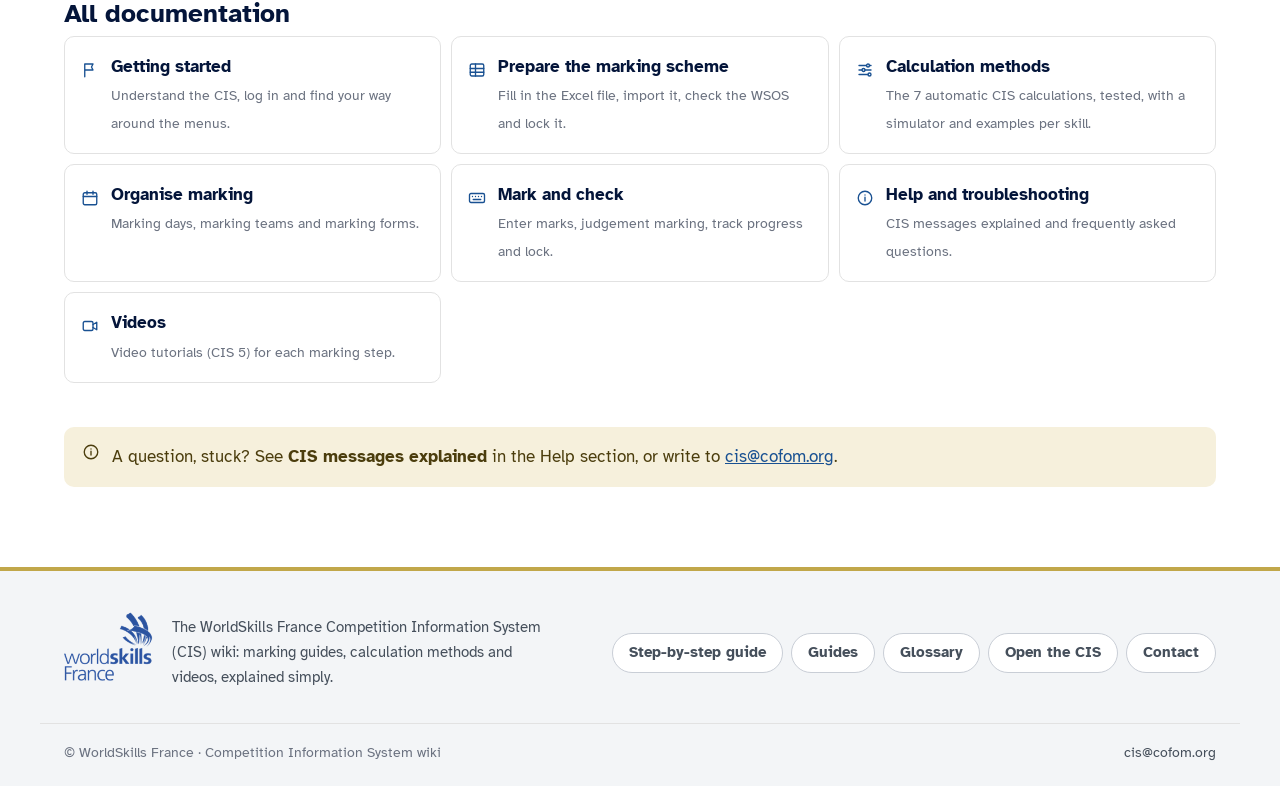
==== commit 56ca0ff4: "Lisibilité : thème clair imposé et or foncé pour les petits textes - Le mode sombre automatique (rég" ====
--- a/index.html
+++ b/index.html
@@ -10,10 +10,10 @@
   <link rel="preconnect" href="https://fonts.googleapis.com">
   <link rel="preconnect" href="https://fonts.gstatic.com" crossorigin>
   <link rel="stylesheet" href="https://fonts.googleapis.com/css2?family=Atkinson+Hyperlegible:ital,wght@0,400;0,700;1,400&amp;display=swap">
-  <link rel="stylesheet" href="assets/css/style.css?v=4">
+  <link rel="stylesheet" href="assets/css/style.css?v=5">
   <script>
     /* Applique le thème et la langue enregistrés avant l'affichage (évite un flash). */
-    try { var p = JSON.parse(localStorage.getItem('ciswiki:prefs') || '{}'); if (p.theme && p.theme !== 'system') document.documentElement.setAttribute('data-theme', p.theme); if (p.lang) document.documentElement.lang = p.lang; } catch (e) {}
+    try { var p = JSON.parse(localStorage.getItem('ciswiki:prefs') || '{}'); if (p.lang) document.documentElement.lang = p.lang; } catch (e) {}
   </script>
 </head>
 <body data-page="home">
--- a/assets/css/style.css
+++ b/assets/css/style.css
@@ -50,40 +50,6 @@
   color-scheme: light;
 }
 
-@media (prefers-color-scheme: dark) {
-  :root:not([data-theme="light"]) {
-    --bg: #06142f; --surface: #0b1d40; --surface-2: #10264f; --surface-3: #18315f;
-    --border: #253050; --border-strong: #37446a;
-    --text: #e8ecf6; --text-2: #b4bed6; --text-3: #8d98b5;
-    --primary: #8fb4e6; --primary-hover: #b3cdf0; --primary-soft: #14305c; --primary-text: #a9c6ee; --on-primary: #04153a;
-    --guided: #8fb1ff; --expert: #b794ff;
-    --ok: #4fd49d; --ok-soft: #0f2c21; --warn: #f4bb55; --warn-soft: #2f2410;
-    --danger: #ff7189; --danger-soft: #3a1520; --info: #8fb1ff; --info-soft: #172648;
-    --note-c: #8fb1ff; --note-bg: #142342; --tip-c: #4fd49d; --tip-bg: #0f2a20;
-    --warning-c: #f4bb55; --warning-bg: #2c2210; --important-c: #ff86b0; --important-bg: #34152a;
-    --lvl-b: #4fd49d; --lvl-b-bg: #0f2c21; --lvl-i: #f4bb55; --lvl-i-bg: #2f2410; --lvl-a: #c4a6ff; --lvl-a-bg: #271c46;
-    --c-blue: #8fb1ff; --c-indigo: #a8b3ff; --c-teal: #5fe0cc; --c-rose: #ff94aa; --c-amber: #f6c15a; --c-green: #7fe3a5;
-    --phase-before: #7aa2ff; --phase-during: #f4bb55; --phase-after: #4fd49d;
-    --shadow-sm: 0 1px 2px rgba(0, 0, 0, .4); --shadow: 0 6px 20px rgba(0, 0, 0, .35); --shadow-lg: 0 24px 60px rgba(0, 0, 0, .55);
-    color-scheme: dark;
-  }
-}
-:root[data-theme="dark"] {
-  --bg: #06142f; --surface: #0b1d40; --surface-2: #10264f; --surface-3: #18315f;
-  --border: #253050; --border-strong: #37446a;
-  --text: #e8ecf6; --text-2: #b4bed6; --text-3: #8d98b5;
-  --primary: #8fb4e6; --primary-hover: #b3cdf0; --primary-soft: #14305c; --primary-text: #a9c6ee; --on-primary: #04153a;
-  --guided: #8fb1ff; --expert: #b794ff;
-  --ok: #4fd49d; --ok-soft: #0f2c21; --warn: #f4bb55; --warn-soft: #2f2410;
-  --danger: #ff7189; --danger-soft: #3a1520; --info: #8fb1ff; --info-soft: #172648;
-  --note-c: #8fb1ff; --note-bg: #142342; --tip-c: #4fd49d; --tip-bg: #0f2a20;
-  --warning-c: #f4bb55; --warning-bg: #2c2210; --important-c: #ff86b0; --important-bg: #34152a;
-  --lvl-b: #4fd49d; --lvl-b-bg: #0f2c21; --lvl-i: #f4bb55; --lvl-i-bg: #2f2410; --lvl-a: #c4a6ff; --lvl-a-bg: #271c46;
-  --c-blue: #8fb1ff; --c-indigo: #a8b3ff; --c-teal: #5fe0cc; --c-rose: #ff94aa; --c-amber: #f6c15a; --c-green: #7fe3a5;
-  --phase-before: #7aa2ff; --phase-during: #f4bb55; --phase-after: #4fd49d;
-  --shadow-sm: 0 1px 2px rgba(0, 0, 0, .4); --shadow: 0 6px 20px rgba(0, 0, 0, .35); --shadow-lg: 0 24px 60px rgba(0, 0, 0, .55);
-  color-scheme: dark;
-}
 
 /* ---- Base --------------------------------------------------------------- */
 *, *::before, *::after { box-sizing: border-box; }
@@ -165,8 +131,6 @@
 .badge--danger { background: var(--danger-soft); color: var(--danger); }
 
 .avatar { --h: 220; width: 28px; height: 28px; border-radius: 50%; display: inline-grid; place-items: center; font-size: 11px; font-weight: 750; letter-spacing: .02em; color: hsl(var(--h) 55% 28%); background: hsl(var(--h) 70% 89%); flex-shrink: 0; }
-@media (prefers-color-scheme: dark) { :root:not([data-theme="light"]) .avatar { color: hsl(var(--h) 80% 86%); background: hsl(var(--h) 35% 26%); } }
-:root[data-theme="dark"] .avatar { color: hsl(var(--h) 80% 86%); background: hsl(var(--h) 35% 26%); }
 
 .cat--blue { --cc: var(--c-blue); } .cat--indigo { --cc: var(--c-indigo); } .cat--teal { --cc: var(--c-teal); }
 .cat--rose { --cc: var(--c-rose); } .cat--amber { --cc: var(--c-amber); } .cat--green { --cc: var(--c-green); }
@@ -723,24 +687,20 @@
    Charte WorldSkills France — sobre, lisible, pour les débutants
    (inspirée de worldskills-france.org : marine, bleu, or, bande tricolore)
    ========================================================================== */
-:root { --navy: #04153a; --navy-2: #0b2556; --gold: #c1a74a; --gold-soft: #f6f0dc; --wsf-red: #c40030; }
+:root { --navy: #04153a; --navy-2: #0b2556; --gold: #c1a74a; --gold-text: #7a5f12; --gold-soft: #f6f0dc; --wsf-red: #c40030; }
 body { font-size: 17px; line-height: 1.65; }
 h1, h2, h3, h4 { color: var(--navy); font-weight: 700; letter-spacing: 0 !important; }
-:root[data-theme="dark"] h1, :root[data-theme="dark"] h2, :root[data-theme="dark"] h3 { color: var(--text); }
-@media (prefers-color-scheme: dark) { :root:not([data-theme="light"]) h1, :root:not([data-theme="light"]) h2, :root:not([data-theme="light"]) h3 { color: var(--text); } }
 
 /* Bande tricolore + en-tête blanc avec le logo */
 .tricolor { display: flex; height: 4px; position: sticky; top: 0; z-index: 51; }
 .tricolor i { flex: 1; } .tricolor i:nth-child(1) { background: #1f3f94; } .tricolor i:nth-child(2) { background: #ffffff; } .tricolor i:nth-child(3) { background: #d6283c; }
 .site-header { top: 4px; height: var(--header-h); background: #fff; -webkit-backdrop-filter: none; backdrop-filter: none; border-bottom: 1px solid var(--border); box-shadow: 0 1px 0 rgba(4, 21, 58, .04); }
-:root[data-theme="dark"] .site-header { background: var(--surface); }
-@media (prefers-color-scheme: dark) { :root:not([data-theme="light"]) .site-header { background: var(--surface); } }
 .header-inner { gap: 18px; padding: 0 24px; }
 .brand { gap: 14px; }
 .brand-logo { height: 58px; width: auto; display: block; }
 .brand-sep { width: 1px; height: 40px; background: var(--gold); }
 .brand-text strong { font-size: 17px; color: var(--navy); }
-.brand-text small { font-size: 13px; color: var(--gold); font-weight: 700; }
+.brand-text small { font-size: 13px; color: var(--gold-text); font-weight: 700; }
 .header-nav a { font-size: 15.5px; font-weight: 700; color: var(--navy); border-radius: 999px; padding: 8px 14px; }
 .header-nav a:hover { background: var(--surface-2); }
 .header-nav a.active { background: var(--primary-soft); color: var(--primary); }
@@ -774,7 +734,7 @@
 .section-lead { color: var(--text-2); margin: 0 0 18px; }
 .intro3 { display: grid; grid-template-columns: repeat(3, minmax(0, 1fr)); gap: 28px; }
 .intro3-item { border-top: 3px solid var(--gold); padding-top: 14px; }
-.intro3-num { font-size: 14px; font-weight: 700; color: var(--gold); }
+.intro3-num { font-size: 14px; font-weight: 700; color: var(--gold-text); }
 .intro3-item h2 { font-size: 21px; margin: 4px 0 8px; }
 .intro3-item p { margin: 0; color: var(--text-2); }
 .guide-band { display: flex; align-items: center; gap: 18px; padding: 22px 24px; border-radius: var(--radius-lg); background: var(--surface-2); border: 1px solid var(--border); text-decoration: none; color: var(--text); }
@@ -845,7 +805,7 @@
    ========================================================================== */
 .tour { max-width: 1280px; margin: 0 auto; padding: 28px 24px 0; }
 .tour-head { display: flex; flex-wrap: wrap; align-items: flex-end; justify-content: space-between; gap: 16px 32px; padding-bottom: 18px; border-bottom: 1px solid var(--border); margin-bottom: 22px; }
-.tour-kicker { display: flex; align-items: center; gap: 8px; color: var(--gold); font-weight: 700; margin: 0 0 4px; }
+.tour-kicker { display: flex; align-items: center; gap: 8px; color: var(--gold-text); font-weight: 700; margin: 0 0 4px; }
 .tour-head h1 { font-size: clamp(24px, 3vw, 32px); margin: 0; }
 .tour-progress { display: grid; gap: 6px; min-width: 240px; flex: 0 1 320px; }
 .tour-count { font-weight: 700; color: var(--navy); font-size: 15px; }
@@ -865,7 +825,7 @@
 .tc-count { font-size: 12.5px; color: var(--text-3); }
 .tour-ch-select { display: none; }
 .tour-stage { min-width: 0; }
-.tour-chapter { margin: 0 0 10px; font-size: 13.5px; font-weight: 700; color: var(--gold); text-transform: uppercase; letter-spacing: .05em; }
+.tour-chapter { margin: 0 0 10px; font-size: 13.5px; font-weight: 700; color: var(--gold-text); text-transform: uppercase; letter-spacing: .05em; }
 .tour-shot { margin: 0 0 18px; }
 .tour-frame { max-height: 58vh; overflow: auto; border: 1px solid var(--border-strong); border-radius: var(--radius); background: #fff; }
 .tour-canvas { position: relative; width: 100%; margin: 0 auto; }
@@ -904,3 +864,7 @@
   .tour-bubble { font-size: 13px; padding: 7px 10px; }
   .tour-frame { max-height: 52vh; }
 }
+
+/* Pages sans menu latéral : le bandeau d'accueil occupe toute la largeur */
+.layout:not(.layout--sidebar) { max-width: none; }
+html, body { background: #fff; color-scheme: light; }
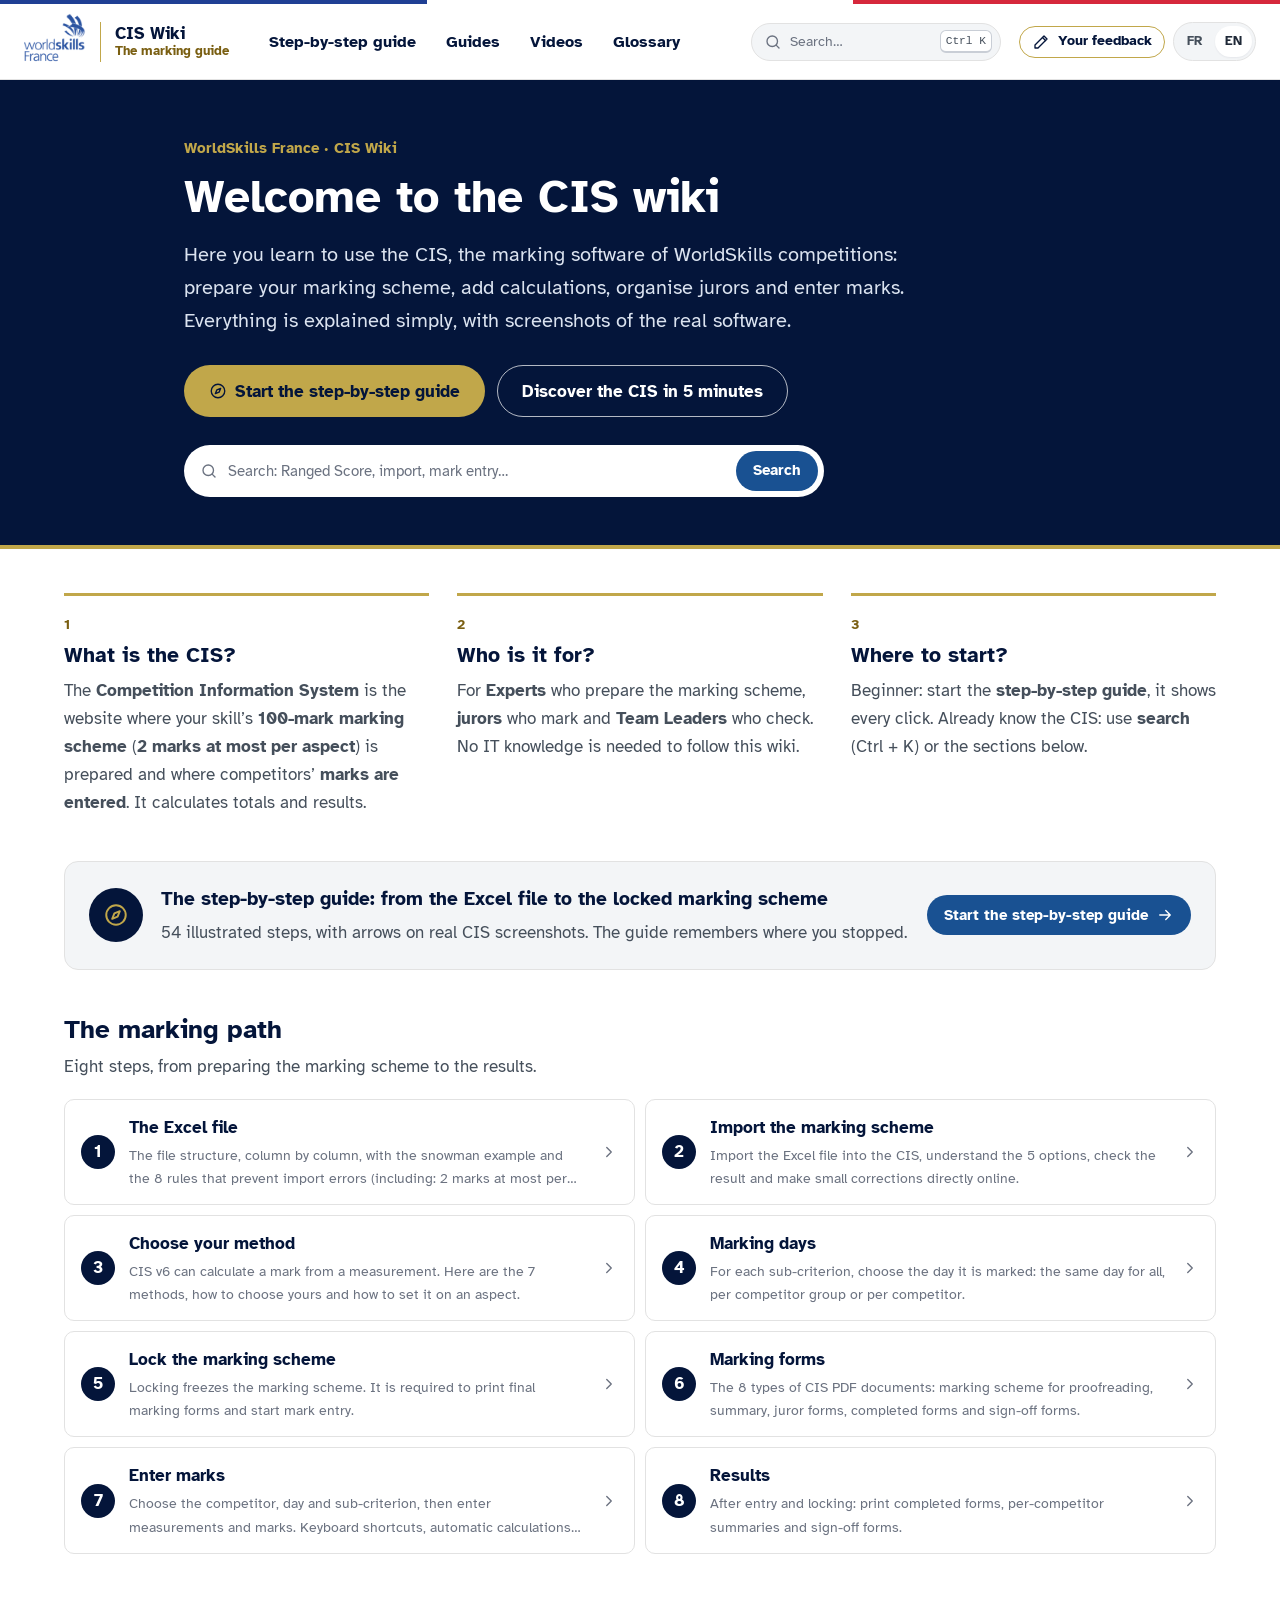
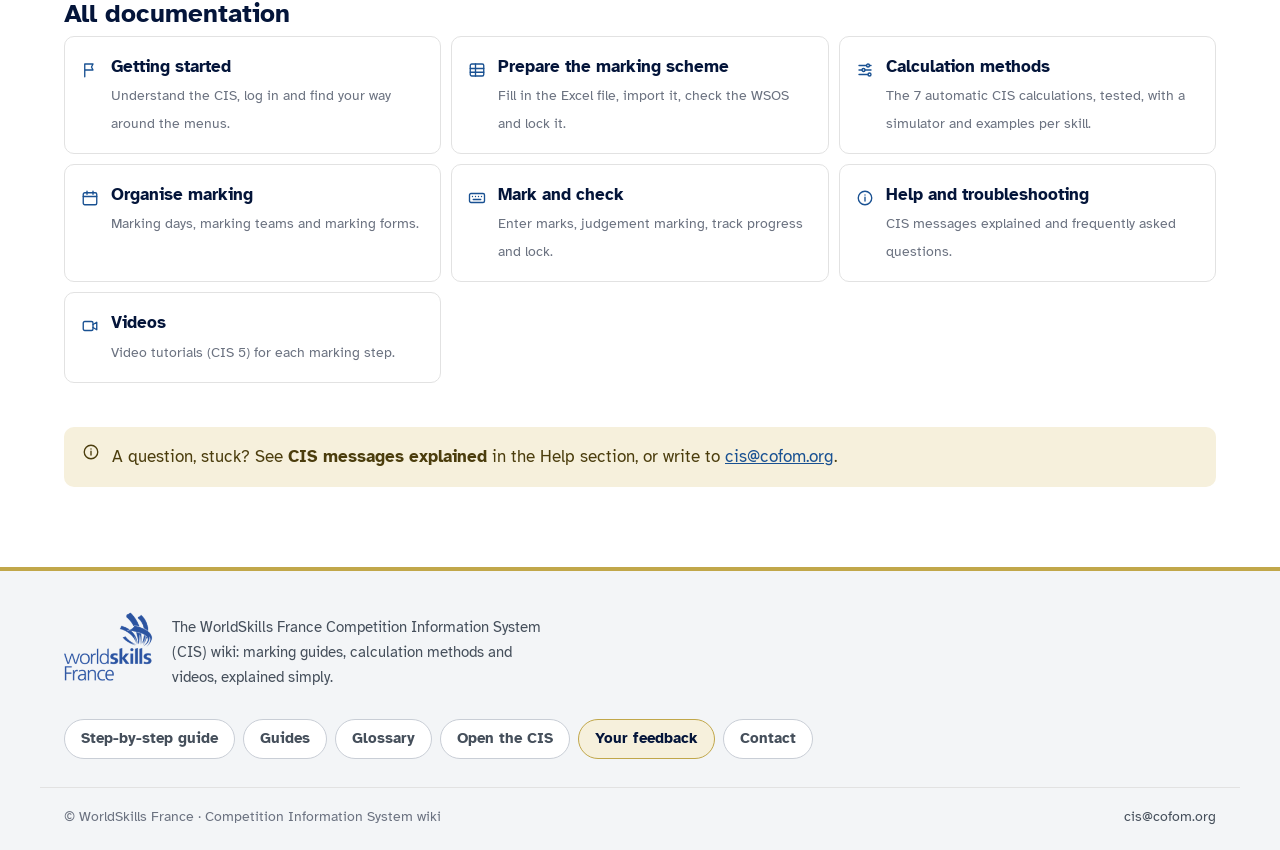
==== commit fc727f00: "Formulaire « Votre avis » envoyé par e-mail + installation Debian 12 - Bouton « Votre avis » (en-têt" ====
--- a/index.html
+++ b/index.html
@@ -10,7 +10,7 @@
   <link rel="preconnect" href="https://fonts.googleapis.com">
   <link rel="preconnect" href="https://fonts.gstatic.com" crossorigin>
   <link rel="stylesheet" href="https://fonts.googleapis.com/css2?family=Atkinson+Hyperlegible:ital,wght@0,400;0,700;1,400&amp;display=swap">
-  <link rel="stylesheet" href="assets/css/style.css?v=5">
+  <link rel="stylesheet" href="assets/css/style.css?v=6">
   <script>
     /* Applique le thème et la langue enregistrés avant l'affichage (évite un flash). */
     try { var p = JSON.parse(localStorage.getItem('ciswiki:prefs') || '{}'); if (p.lang) document.documentElement.lang = p.lang; } catch (e) {}
@@ -34,6 +34,7 @@
   <script src="assets/js/i18n.js?v=2"></script>
   <script src="assets/js/markdown.js?v=2"></script>
   <script src="assets/js/store.js?v=2"></script>
+  <script src="assets/js/feedback.js?v=2"></script>
   <script src="assets/js/app.js?v=2"></script>
 </body>
 </html>
--- a/assets/css/style.css
+++ b/assets/css/style.css
@@ -658,6 +658,7 @@
 .sim-mark--none { color: var(--text-3); font-weight: 500; font-size: 13px; font-style: italic; }
 .sim-bar { display: block; height: 5px; border-radius: 3px; background: var(--surface-3); margin-top: 3px; overflow: hidden; }
 .sim-bar i { display: block; height: 100%; background: var(--ok); border-radius: 3px; transition: width .2s; }
+.sim-note--max { color: #9b0026 !important; background: #fdecef !important; font-weight: 700; }
 .sim-note { font-size: 13px; color: var(--warn); background: var(--warn-soft); border-radius: 8px; padding: 8px 10px; margin: 10px 0 0; }
 @media (max-width: 760px) { .sim-body { grid-template-columns: 1fr; } .sim-params { border-right: 0; border-bottom: 1px solid var(--border); } }
 
@@ -868,3 +869,36 @@
 /* Pages sans menu latéral : le bandeau d'accueil occupe toute la largeur */
 .layout:not(.layout--sidebar) { max-width: none; }
 html, body { background: #fff; color-scheme: light; }
+
+/* ==========================================================================
+   Formulaire « Votre avis »
+   ========================================================================== */
+.fb-open { border-color: var(--gold) !important; color: var(--navy) !important; }
+@media (max-width: 1100px) { .fb-open span { display: none; } }
+.pill--gold { border-color: var(--gold); background: var(--gold-soft); cursor: pointer; font: inherit; font-weight: 700; font-size: 14.5px; }
+.fb-report { margin: 10px 0 0; font-size: 15px; color: var(--text-2); display: flex; flex-wrap: wrap; align-items: center; gap: 4px 8px; }
+.fb-dialog { width: min(640px, calc(100vw - 24px)); max-height: calc(100vh - 32px); padding: 0; border: 0; border-top: 5px solid var(--gold); border-radius: var(--radius-lg); box-shadow: 0 24px 60px rgba(4, 21, 58, .35); color: var(--text); background: #fff; }
+.fb-dialog::backdrop { background: rgba(4, 21, 58, .55); }
+.fb-form { display: grid; gap: 14px; padding: 22px 24px; }
+.fb-form header { display: flex; align-items: center; justify-content: space-between; gap: 12px; }
+.fb-form h2 { margin: 0; font-size: 22px; }
+.fb-x { border: 0; background: none; font-size: 28px; line-height: 1; color: var(--text-3); cursor: pointer; padding: 0 4px; }
+.fb-lead { margin: 0; color: var(--text-2); }
+.fb-types { border: 0; padding: 0; margin: 0; display: flex; flex-wrap: wrap; gap: 8px; }
+.fb-types legend { font-weight: 700; color: var(--navy); margin-bottom: 8px; padding: 0; }
+.fb-types label { cursor: pointer; }
+.fb-types input { position: absolute; opacity: 0; pointer-events: none; }
+.fb-types span { display: inline-block; padding: 7px 14px; border: 1px solid var(--border-strong); border-radius: 999px; font-size: 15px; }
+.fb-types input:checked + span { background: var(--navy); border-color: var(--navy); color: #fff; }
+.fb-types input:focus-visible + span { outline: 3px solid var(--gold); outline-offset: 2px; }
+.fb-page { margin: 0; font-size: 14.5px; color: var(--text-3); }
+.fb-page strong { color: var(--text); }
+.fb-field { display: grid; gap: 6px; font-weight: 700; color: var(--navy); font-size: 15px; }
+.fb-field textarea, .fb-field input { font-weight: 400; width: 100%; }
+.fb-row { display: grid; grid-template-columns: 1fr 1fr; gap: 12px; }
+.fb-hp { position: absolute; left: -9999px; width: 1px; height: 1px; overflow: hidden; }
+.fb-status { margin: 0; min-height: 1.2em; font-size: 15px; display: flex; flex-wrap: wrap; align-items: center; gap: 8px; }
+.fb-status--ok { color: #1f6b35; font-weight: 700; }
+.fb-status--error { color: #9b0026; }
+.fb-form footer { display: flex; justify-content: flex-end; gap: 10px; }
+@media (max-width: 600px) { .fb-row { grid-template-columns: 1fr; } .fb-form { padding: 18px; } }
